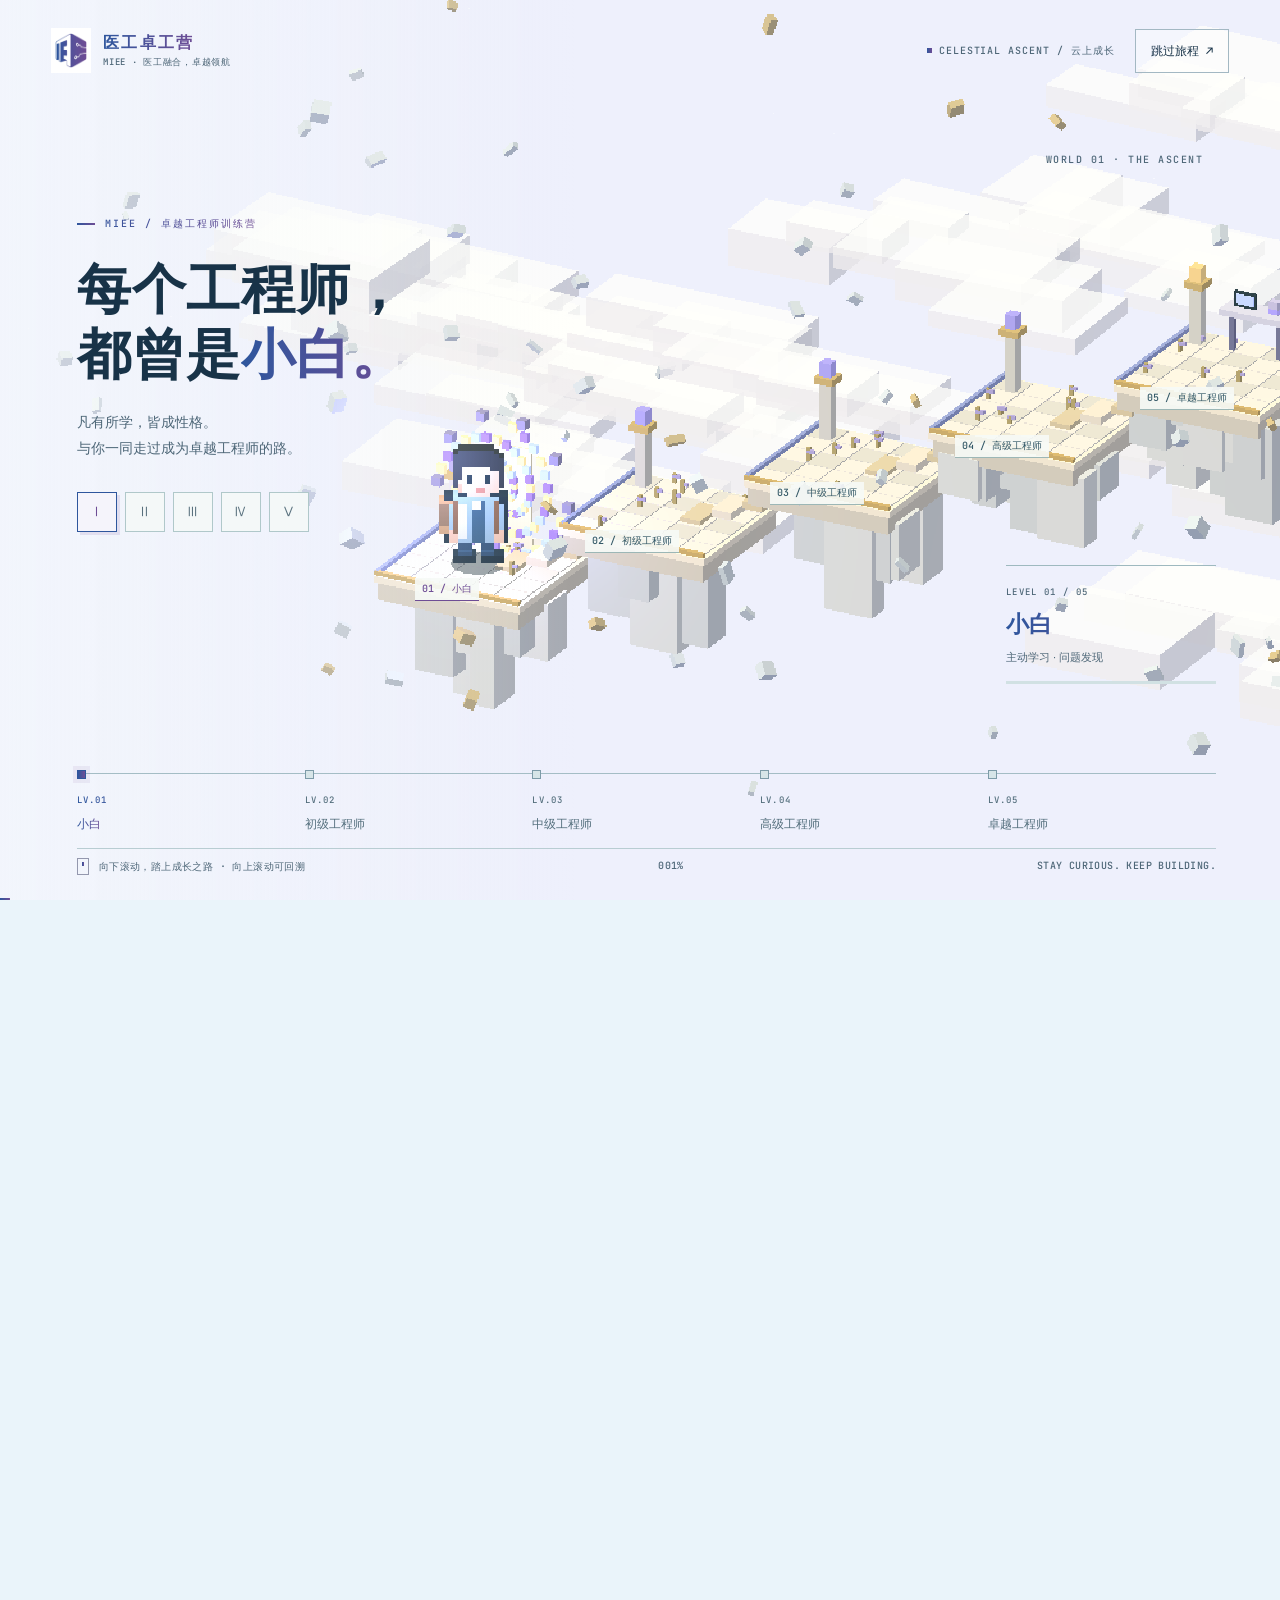
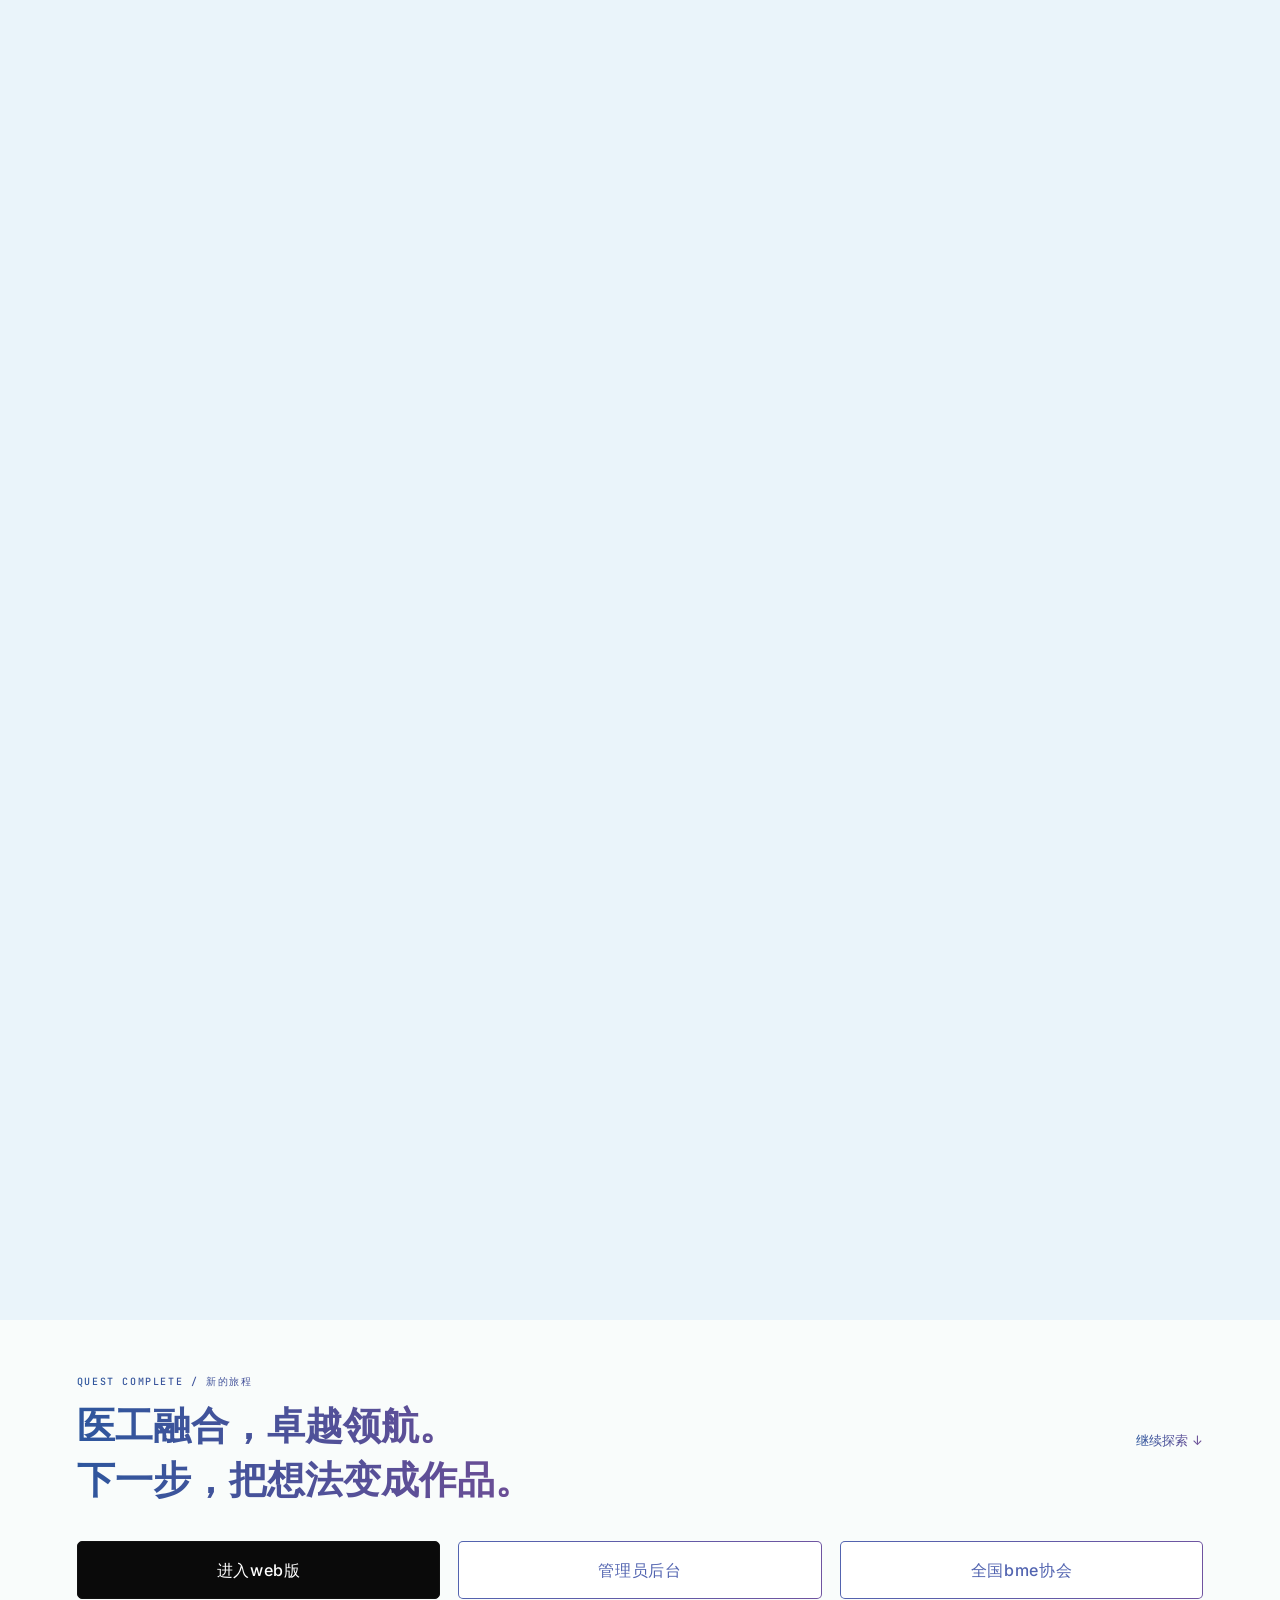
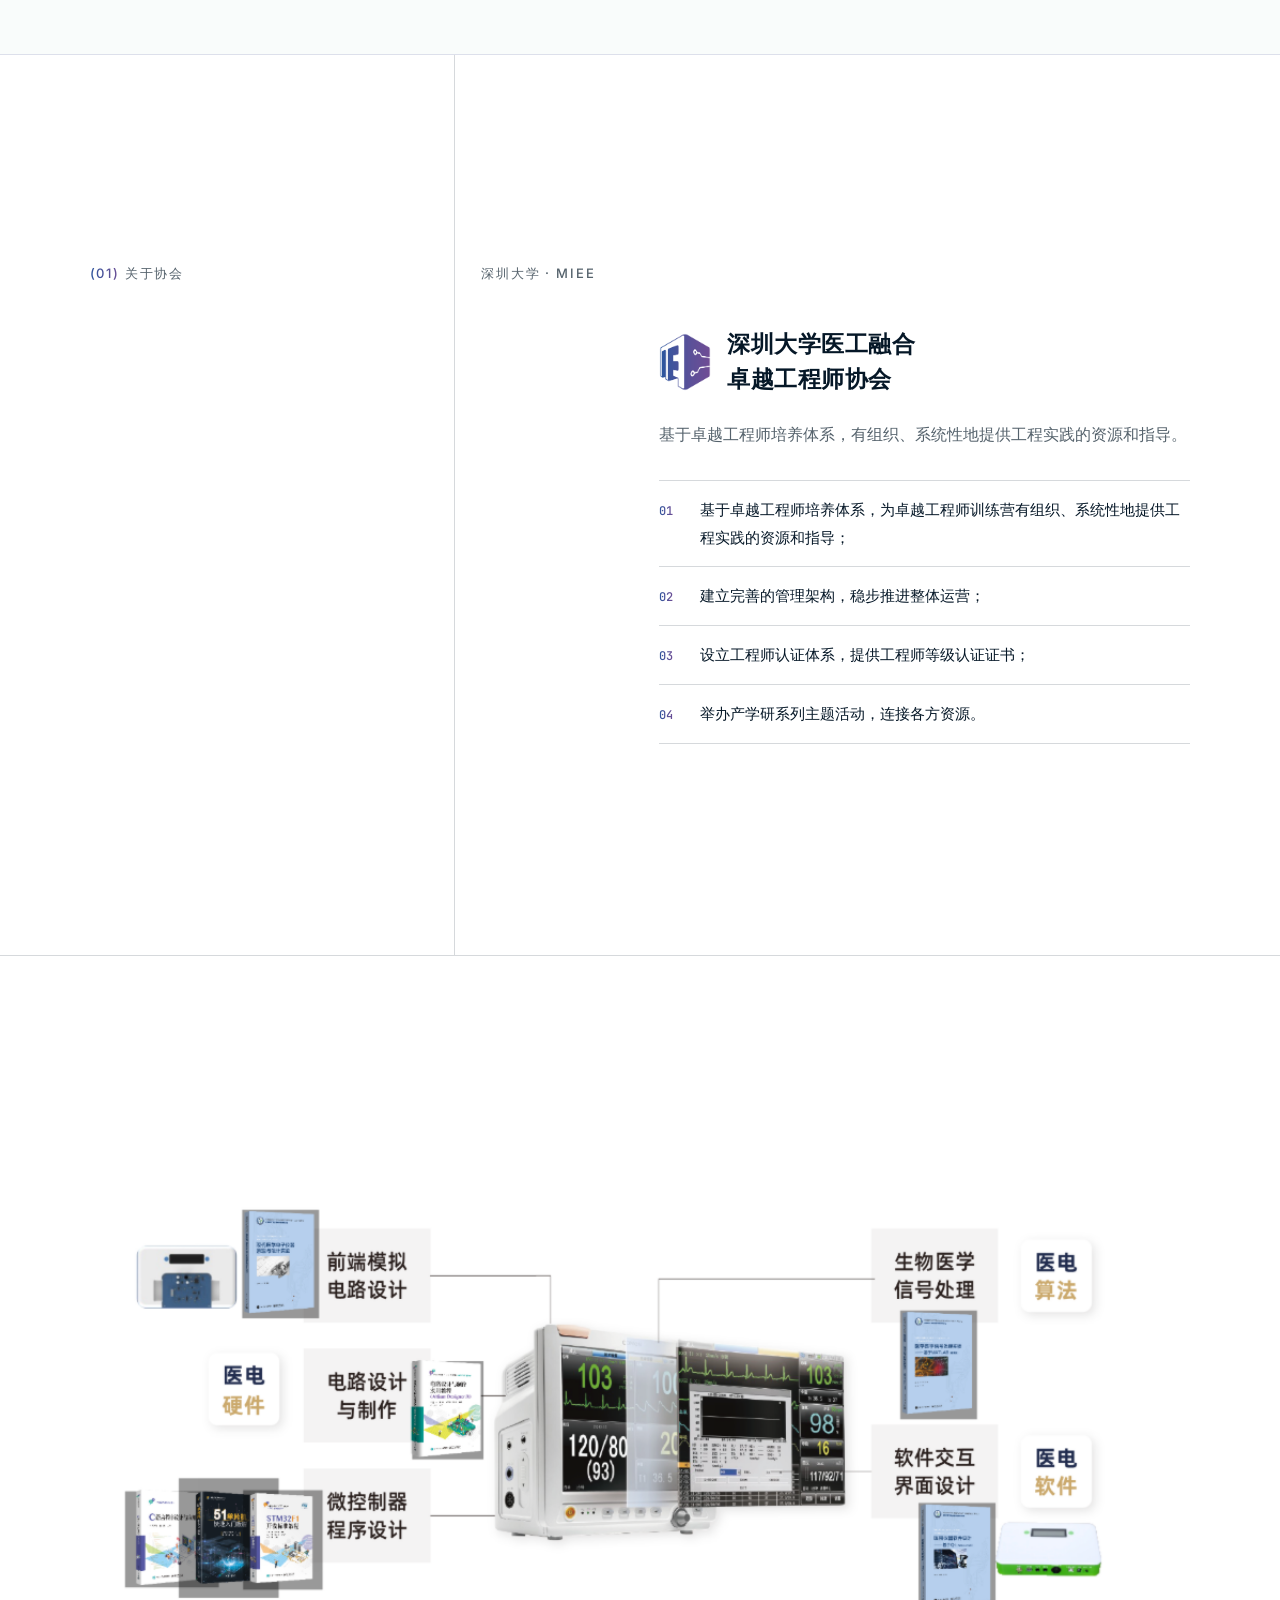
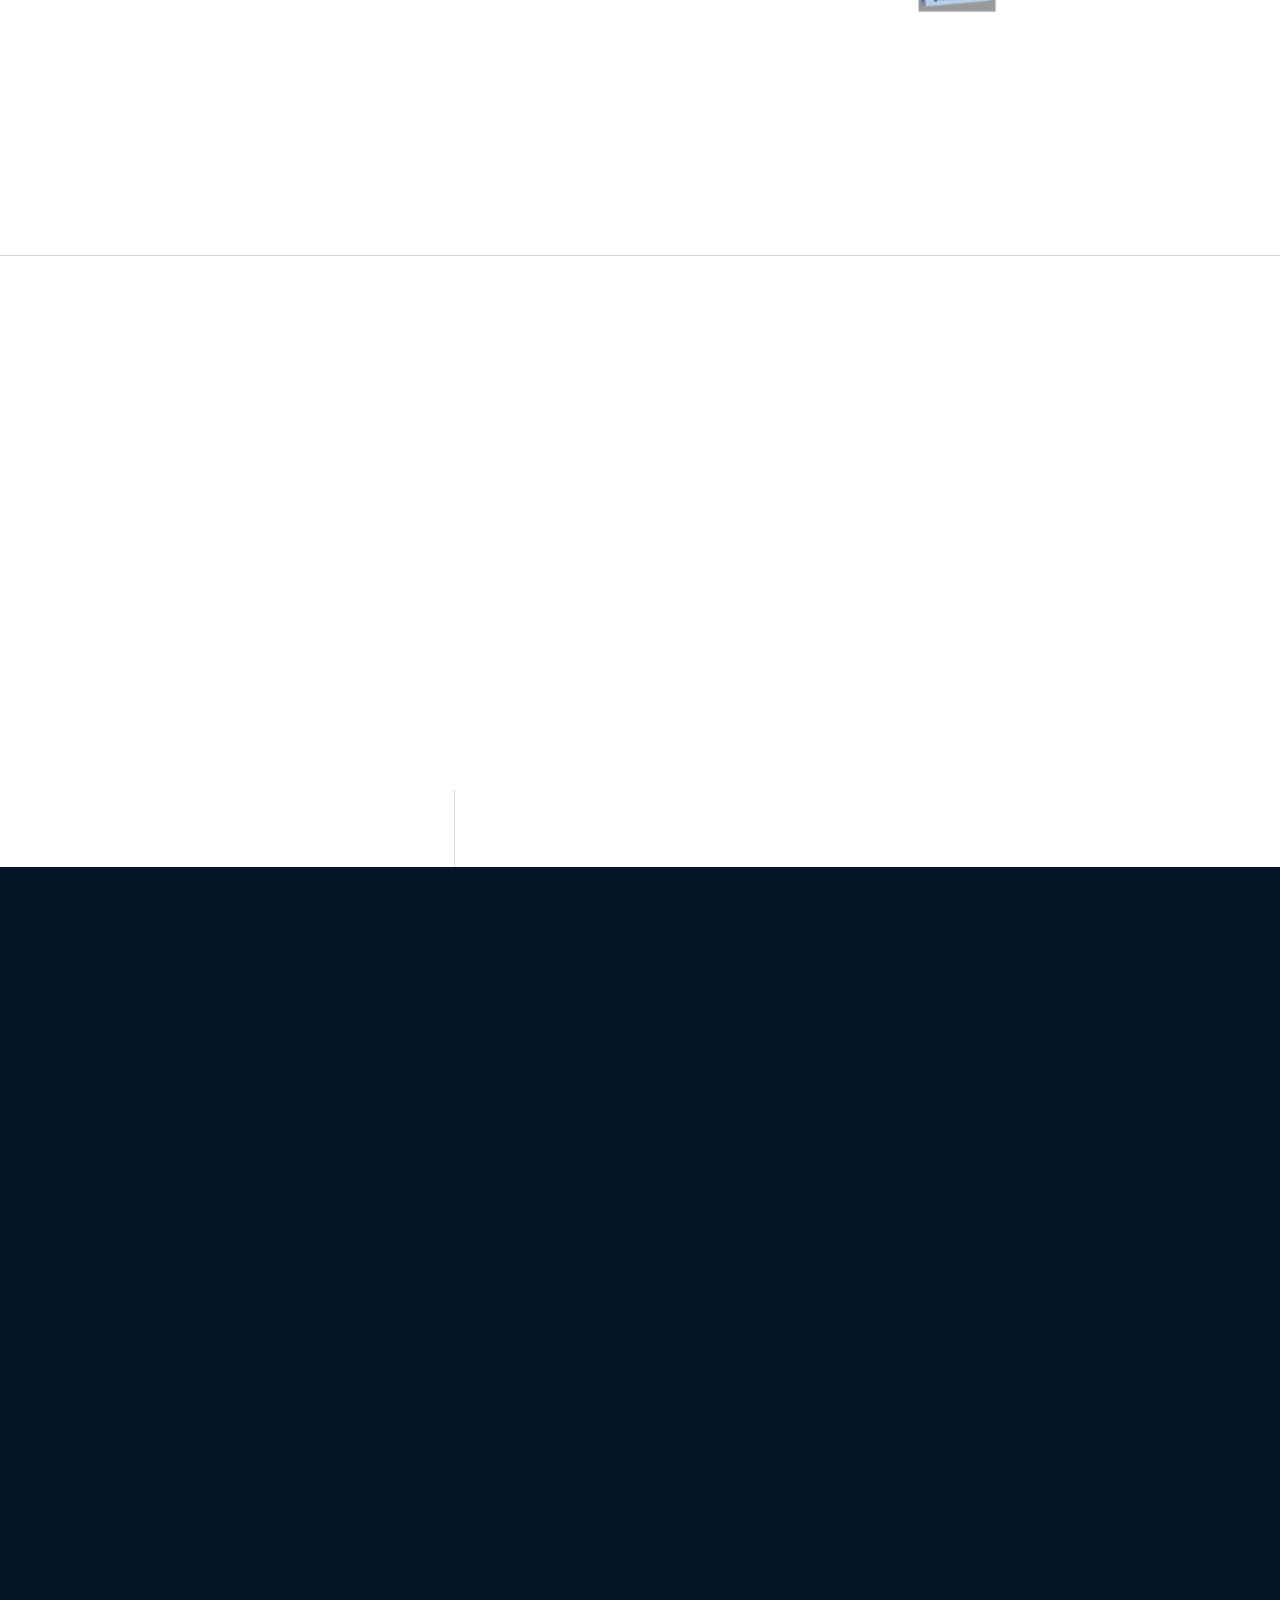
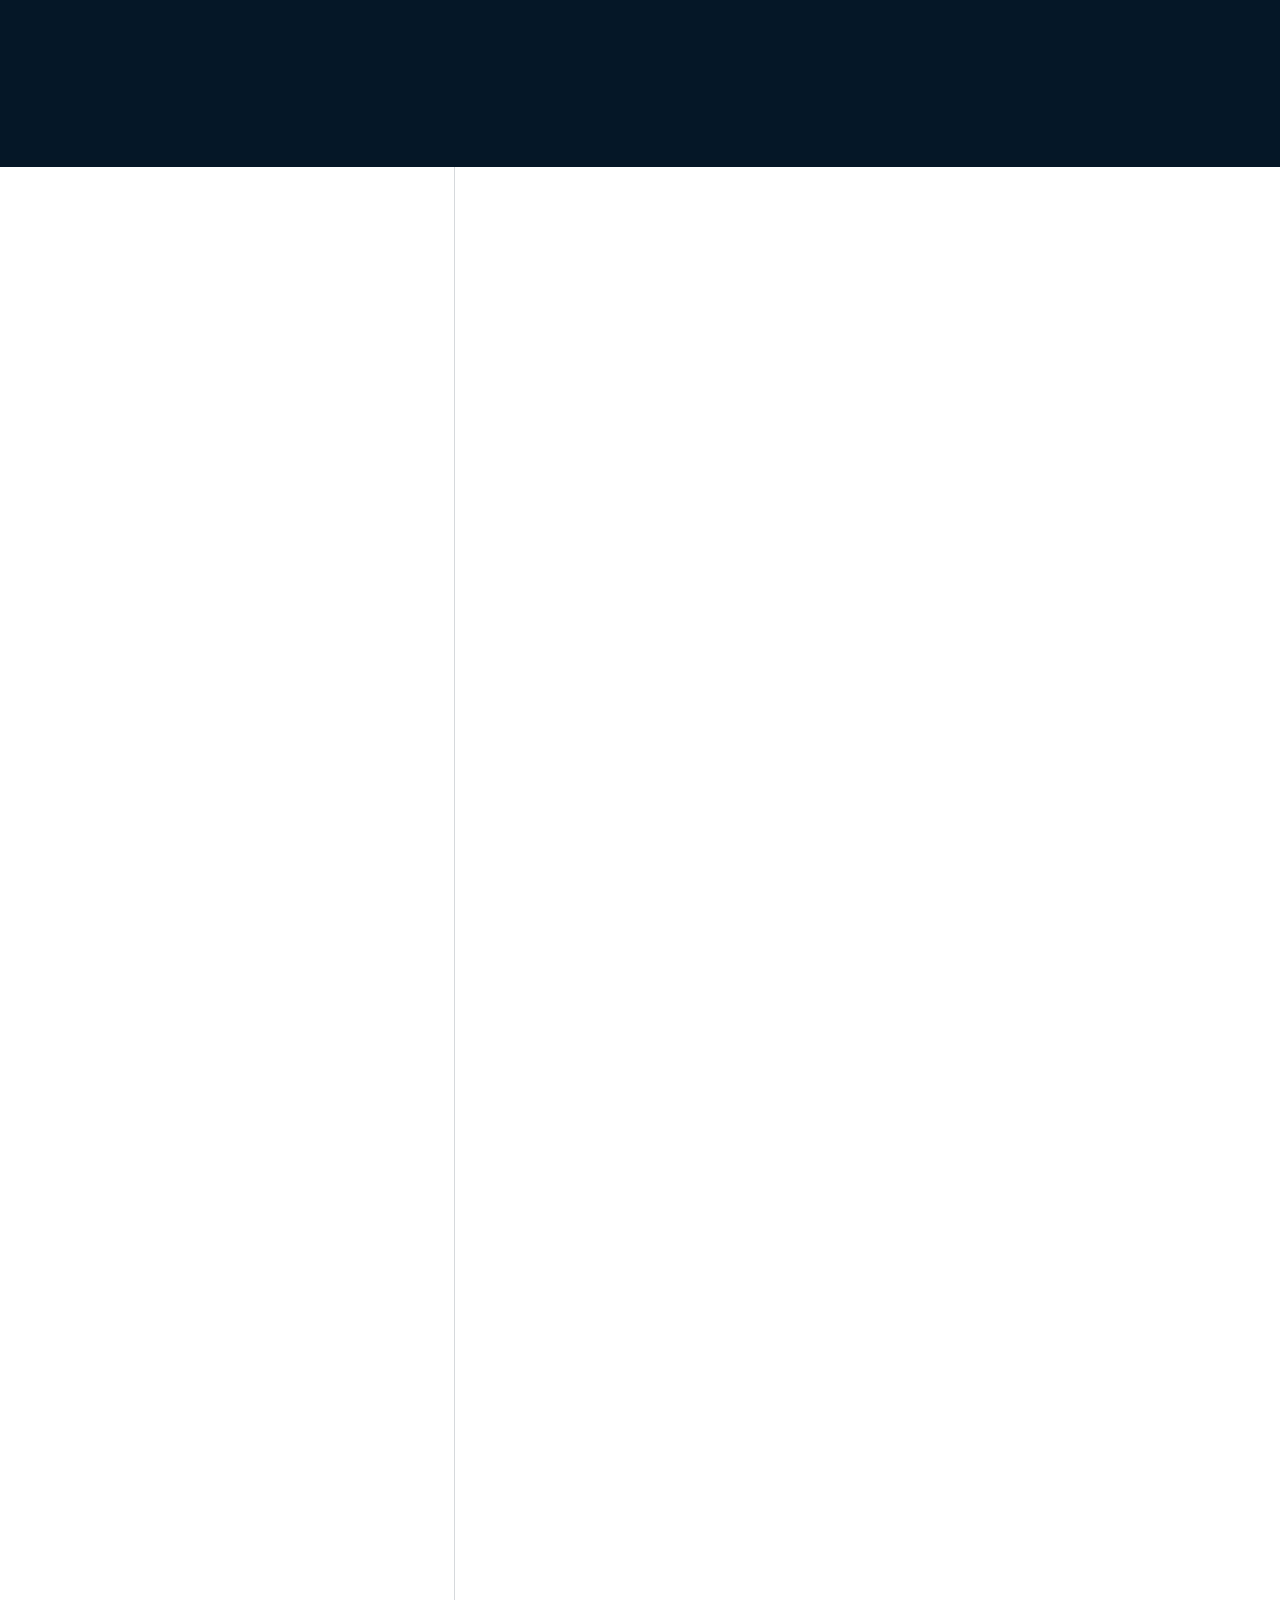
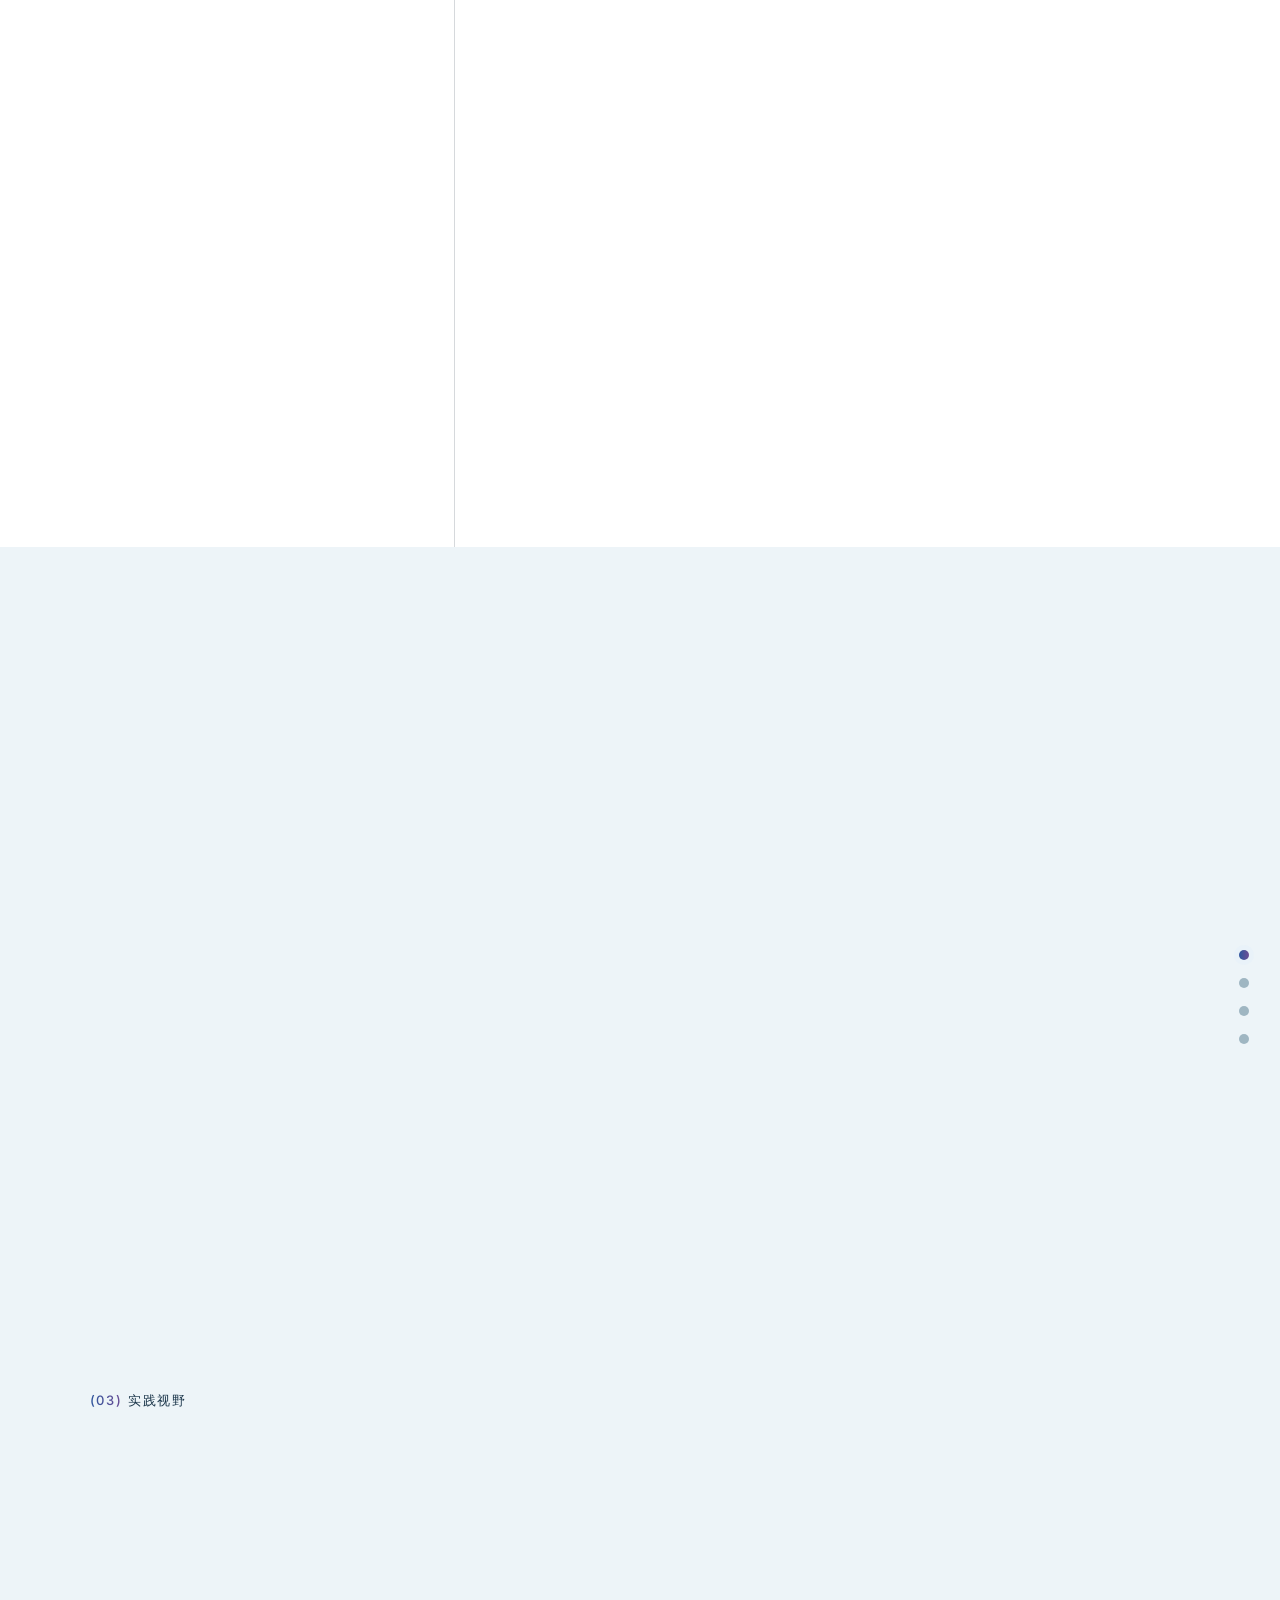
==== index.html @ cad30736 "替换项目为 miee-world 静态站（移除旧版全部内容）" ====
<!doctype html>
<html lang="zh-CN" data-geo="CN">
<head>
  <meta charset="utf-8">
  <meta name="viewport" content="width=device-width, initial-scale=1, viewport-fit=cover">
  <meta name="theme-color" content="#eaf4fa">
  
  <title>医工卓工营 · 工程师成长之路</title>
  <meta name="description" content="深圳大学医工融合卓越工程师协会，为工程实践提供资源与指导。了解医工卓工营、产品平台与五级工程师成长之路。">
  <meta property="og:type" content="website">
  <meta property="og:site_name" content="医工卓工营">
  <meta property="og:title" content="医工卓工营 · 医工融合，卓越领航">
  <meta property="og:description" content="深圳大学医工融合卓越工程师协会 · 工程实践课程与产品平台">
  <meta property="og:image" content="assets/miee/hero.png">
  <link rel="icon" type="image/png" href="assets/miee/club-logo.png">
  <link rel="stylesheet" href="style.css">
  <link rel="stylesheet" href="os.css">
  <link rel="stylesheet" href="about.css">
  <script type="importmap">
    { "imports": {
      "three": "/vendor/three/build/three.module.js",
      "three/addons/": "/vendor/three/examples/jsm/"
    } }
  </script>
<link rel="stylesheet" href="assets/fonts/jetbrains-mono.css">
<meta http-equiv="Content-Security-Policy" content="default-src 'self' data: blob:; script-src 'self' 'unsafe-inline' 'wasm-unsafe-eval'; style-src 'self' 'unsafe-inline'; img-src 'self' data: blob:; connect-src 'self' data: blob:; frame-src 'none'; object-src 'none'">
<link rel="stylesheet" href="pixel-hero.css?v=celestial-1">
<link rel="stylesheet" href="miee.css?v=1">
<link rel="stylesheet" href="miee-brand.css?v=logo-1">
<link rel="stylesheet" href="learning-path.css?v=vertical-center-7">
<link rel="stylesheet" href="text-legibility-fixes.css?v=1">
<link rel="stylesheet" href="about-layout.css?v=about-2">
<link rel="stylesheet" href="entrance.css?v=entrance-1">
</head>
<body class="ready entered">
  <!-- one SVG icon set for the whole site (text arrows turn into emoji on phones) -->
  <svg width="0" height="0" style="position:absolute" aria-hidden="true">
    <symbol id="i-ne" viewBox="0 0 24 24"><path d="M7 17 17 7M8 7h9v9"/></symbol>
    <symbol id="i-right" viewBox="0 0 24 24"><path d="M4 12h15M13 6l6 6-6 6"/></symbol>
    <symbol id="i-down" viewBox="0 0 24 24"><path d="M12 4v15M6 13l6 6 6-6"/></symbol>
    <symbol id="i-redo" viewBox="0 0 24 24"><path d="M19 12a7 7 0 1 1-2.05-4.95M19 4v5h-5"/></symbol>
  </svg>

<section class="quest" id="quest" aria-label="学生到卓越工程师的像素成长之路">
 <div class="quest-stage">
  <canvas class="quest-canvas" id="quest-canvas" aria-label="像素学生沿五级云端石阶成长为商务装卓越工程师，滚动页面推进动画"></canvas>
  <nav class="quest-nav" aria-label="首屏导航">
   <a class="quest-brand" href="#quest"><img class="quest-logo" src="assets/miee/club-logo.png" width="40" height="45" alt="深圳大学医工融合卓越工程师协会 Logo"><span><b>医工卓工营</b><small>MIEE · 医工融合，卓越领航</small></span></a>
   <div class="quest-actions"><span class="quest-offline">CELESTIAL ASCENT / 云上成长</span><button class="quest-skip" id="quest-skip" type="button">跳过旅程 ↗</button></div>
  </nav>
  <div class="quest-copy">
   <p class="quest-eyebrow">MIEE / 卓越工程师训练营</p>
   <h1 id="quest-title">每个工程师，<br>都曾是<em>小白。</em></h1>
   <p class="quest-desc" id="quest-desc">凡有所学，皆成性格。<br>与你一同走过成为卓越工程师的路。</p>
   <div class="quest-inventory" aria-label="五级成长装备"><span class="quest-slot on">Ⅰ</span><span class="quest-slot">Ⅱ</span><span class="quest-slot">Ⅲ</span><span class="quest-slot">Ⅳ</span><span class="quest-slot">Ⅴ</span></div>
  </div>
  <span class="quest-worldlabel">WORLD 01 · THE ASCENT</span>
  <div class="quest-stats" aria-live="polite"><small id="quest-level">LEVEL 01 / 05</small><strong id="quest-rank">小白</strong><p id="quest-equipment">主动学习 · 问题发现</p><div class="quest-exp"><span id="quest-xp"></span></div></div>
  <div class="quest-footer">
   <nav class="quest-timeline" aria-label="成长阶段"><button class="quest-stop active" type="button" aria-label="前往小白"><span>LV.01</span><b>小白</b></button><button class="quest-stop " type="button" aria-label="前往初级工程师"><span>LV.02</span><b>初级工程师</b></button><button class="quest-stop " type="button" aria-label="前往中级工程师"><span>LV.03</span><b>中级工程师</b></button><button class="quest-stop " type="button" aria-label="前往高级工程师"><span>LV.04</span><b>高级工程师</b></button><button class="quest-stop " type="button" aria-label="前往卓越工程师"><span>LV.05</span><b>卓越工程师</b></button></nav>
   <div class="quest-bottom"><span class="quest-wheel"><i aria-hidden="true"></i> 向下滚动，踏上成长之路 · 向上滚动可回溯</span><span id="quest-progress">000%</span><span>STAY CURIOUS. KEEP BUILDING.</span></div>
  </div>
  <p class="quest-fallback" hidden>当前浏览器无法创建 3D 场景。可点击「跳过旅程」继续浏览下方内容。</p>
  <div class="quest-scroll-exit"></div>
 </div>
</section>
<section class="quest-bridge" id="quest-bridge"><div><p>QUEST COMPLETE / 新的旅程</p><h2>医工融合，卓越领航。<br>下一步，把想法变成作品。</h2></div><a href="#about">继续探索 ↓</a>
  <div class="entrance-row" role="group" aria-label="平台入口">
    <button class="entrance-button entrance-web" type="button"><span>进入web版</span></button>
    <button class="entrance-button" type="button"><span>管理员后台</span></button>
    <button class="entrance-button" type="button"><span>全国bme协会</span></button>
  </div>
</section>
<main class="content" id="content">
<section class="sw sw-about" id="about" aria-labelledby="about-title">
<div class="sw-hero"><div class="sw-hero-in">
<header class="sw-head sw-grid"><p class="sw-label"><span>(01)</span> 关于协会</p><p class="sw-label sw-r">深圳大学 · MIEE</p></header>
<div class="about-editorial">
<h2 class="sw-big" id="about-title" data-split data-early><span class="ln">医工融合，</span><span class="ln">卓越领航。</span></h2>
<div class="about-details">
<div class="about-identity"><img src="assets/miee/club-logo.png?v=about-2" alt="深圳大学医工融合卓越工程师协会标志" width="2230" height="2481"><h3><span>深圳大学医工融合</span><span>卓越工程师协会</span></h3></div>
<p class="about-summary">基于卓越工程师培养体系，有组织、系统性地提供工程实践的资源和指导。</p>
<div class="miee-missions"><p><span>01</span>基于卓越工程师培养体系，为卓越工程师训练营有组织、系统性地提供工程实践的资源和指导；</p><p><span>02</span>建立完善的管理架构，稳步推进整体运营；</p><p><span>03</span>设立工程师认证体系，提供工程师等级认证证书；</p><p><span>04</span>举办产学研系列主题活动，连接各方资源。</p></div>
</div></div></div></div>
<figure class="about-illustration" aria-label="医工融合工程实践全景"><img src="assets/miee/about-illustration.png?v=about-2" alt="医工融合工程实践：电路设计、微控制器程序设计、生物医学信号处理及软件交互界面设计" width="1029" height="506" loading="lazy"></figure>
<div class="sw-rest">
<p class="sw-quote sw-grid" data-split><span class="ln c1">凡有所学，</span><span class="ln c5">皆成性格。</span><span class="ln c2">与你一同</span><span class="ln c5">走过成长之路。</span></p></div>
</section>
<section class="sw-numbers learning-path" id="numbers" aria-labelledby="nums-title"><div class="nums-stage" data-mesh data-brand-mesh><div class="nums-track"><div class="nums-intro"><p class="sw-label"><span>(02)</span> 学习路径</p><h2 class="nums-title" id="nums-title">医工融合<br>十五年探索</h2></div><button class="num path-toggle" type="button" id="path-year-2011" aria-expanded="false" aria-controls="path-panel-2011"><span class="num-i">01</span><b class="path-year">2011</b><span class="num-l">卓越工程师培养<span class="path-version">1.0</span></span></button><button class="num path-toggle" type="button" id="path-year-2022" aria-expanded="false" aria-controls="path-panel-2022"><span class="num-i">02</span><b class="path-year">2022</b><span class="num-l">卓越工程师培养<span class="path-version">2.0</span></span></button><button class="num path-toggle" type="button" id="path-year-2026" aria-expanded="false" aria-controls="path-panel-2026"><span class="num-i">03</span><b class="path-year">2026</b><span class="num-l">卓越工程师培养<span class="path-version">3.0</span></span></button><button class="num path-toggle" type="button" id="path-year-2030" aria-expanded="false" aria-controls="path-panel-2030"><span class="num-i">04</span><b class="path-year">2030</b><span class="num-l">卓越工程师培养<span class="path-version">4.0</span></span></button></div><div class="nums-fade" aria-hidden="true"></div><div class="path-panels"><div class="path-panel" id="path-panel-2011" role="region" aria-labelledby="path-year-2011" aria-hidden="true" inert><div class="path-clip"><div class="path-body"><p><strong>人才培养目标：研发工程师</strong></p><p>知识获取 → 能力培养</p><p>理论 → 实践</p></div></div></div><div class="path-panel" id="path-panel-2022" role="region" aria-labelledby="path-year-2022" aria-hidden="true" inert><div class="path-clip"><div class="path-body"><p><strong>人才培养目标：产品经理 / 研发总监</strong></p><p>工程实践的延伸 · 场景应用</p><p>准产品 → 常规产品</p><ul><li>黄疸仪、盆底康复、脑疗仪、肺功能仪、掌式血氧仪</li><li>动态血压计、动态心电记录仪、呼吸机、腹膜透析机</li></ul></div></div></div><div class="path-panel" id="path-panel-2026" role="region" aria-labelledby="path-year-2026" aria-hidden="true" inert><div class="path-clip"><div class="path-body"><p><strong>人才培养目标：创业者 / 企业家</strong></p><p>解决临床及市场痛点的延伸 · 创新挑战</p><p>创新类产品</p><ul><li>灵动动物医疗、梦马创新、蓝知医疗、肛刚好二期</li><li>Nor-AIJism、颌悦、呼呼小将</li><li>Coolsense、肛刚好一期、脊自由</li></ul></div></div></div><div class="path-panel" id="path-panel-2030" role="region" aria-labelledby="path-year-2030" aria-hidden="true" inert><div class="path-clip"><div class="path-body"><p>素材 PPT 将 2030 标为时间轴终点，对应 2026—2030 年的卓越工程师培养 3.0：创新应用场景、创新挑战与创新类产品。</p><p>原稿未列出 2030 年独立的新阶段或新增课程。</p></div></div></div></div></div></section>
<section class="works" id="work" aria-labelledby="work-title"><div class="works-stage"><canvas class="works-gl" aria-hidden="true"></canvas><p class="sw-label works-note"><span>(03)</span> 实践视野</p><div class="works-copy"><h2 class="works-title" id="work-title">40+课程教材</h2><p class="works-sub">电路设计 · C语言 · 单片机</p><a class="btn works-btn" href="https://space.bilibili.com/644323919?spm_id_from=333.788.upinfo.head.click" target="_blank" rel="noopener noreferrer">观看视频 ↗</a></div><nav class="works-dots" aria-label="实践方向"><button type="button" class="on" aria-label="40+课程教材"></button><button type="button" aria-label="10+开发系统平台"></button><button type="button" aria-label="丰富多彩的活动"></button><button type="button" aria-label="存放每一瞬间"></button></nav></div></section>
<footer class="sw sw-foot" id="contact" aria-label="医工卓工营 · 一同成长"><div class="sw-formwrap" data-reveal><div class="sw-formcard miee-join" data-mesh><p class="f-sub">MIEE · 医工卓工营</p><h3>与你一同走过<br>成为卓越工程师的路。</h3><p>课程学习、工程实践、等级认证与产学研活动，连接成长的每一步。</p><a class="btn btn-ink" href="#about">了解协会 ↗</a><p class="miee-local-note">本地展示版 · 账号登录与报名服务未接入。</p></div></div><div class="sw-end sw-grid"><p class="sw-label">医工卓工营 · 深圳大学医工融合卓越工程师协会</p><button class="sw-replay" id="replay" type="button">重走成长之路 ↻</button></div><p class="sw-word" aria-hidden="true">医工卓工营</p></footer></main>
<script>window.L=(a,b)=>a;if(matchMedia('(prefers-reduced-motion: reduce)').matches)document.documentElement.classList.add('reduce-motion');</script>
<script type="module" src="pixel-hero.js?v=celestial-flow-3"></script><script type="module" src="works.js?v=chapters-2"></script><script type="module" src="mesh.js"></script><script type="module" src="content.js?v=inline-resize-6"></script><script src="learning-path.js?v=vertical-center-7"></script></body></html>
---- style.css ----
:root {
  --figma-light-blue: radial-gradient(76.42% 95.44% at 0% 100%, #ffffff 0%, #d0e8ff 100%);
  --ink: #140d34;
  --night: #1a1640;
  --paper: #fff4e8;
  --violet: #6a5aa6;
  --blue: #405dff;
  --cyan: #18c8ff;
  --magenta: #ff2f8e;
  --mono: "JetBrains Mono", "Cascadia Code", Consolas, monospace;
}
* { box-sizing: border-box; }
html { background: var(--night); }
body { margin: 0; color: var(--paper); font-family: var(--mono); overflow-x: hidden; }

#scene { position: fixed; inset: 0; width: 100vw; height: 100vh; height: 100lvh; display: block; z-index: 0; }
.track { position: relative; z-index: 1; pointer-events: none; }
.chapter { height: 140vh; }
.chapter[data-chapter="screen"] { height: 60vh; }
.chapter[data-chapter="hold"] { height: 40vh; }
.chapter[data-chapter="modern"] { height: 220vh; }
.chapter[data-chapter="tech"] { height: 80vh; }
.chapter[data-chapter="push"] { height: 70vh; }
.chapter[data-chapter="os"] { height: 100vh; }
.chapter[data-chapter="dialogs"] { height: 90vh; }
.chapter[data-chapter="exit"] { height: 70vh; }
/* vh timeline: screen 0–60, room –200, hold –240, modern –460, tech –540, push –610, os –710, dialogs –800, exit –870, end */
.chapter.end .outro { display: grid; justify-items: center; gap: 26px; pointer-events: auto; }
.replay { font: 400 20px/1 "Inter", "Segoe UI", sans-serif; color: #fff; background: #0a8cff; border: 0; border-radius: 60px; padding: 18px 30px; cursor: pointer;
  box-shadow: 0 0 0 6px rgba(255, 255, 255, .14); opacity: 0; transition: opacity .6s; }
body.at-end .replay { opacity: 1; }
.chapter.end { height: 50vh; }   /* the story ends at 830vh on the wide shot with the page peeking 10% from below (content starts at 920vh) */
.chapter.end p { font: 850 clamp(40px, 5vw, 84px)/.9 "Coolvetica HC", "Arial Narrow", sans-serif; text-transform: uppercase; text-align: center; margin: 0;
  text-shadow: 0 2px 24px rgba(10, 6, 40, .6); opacity: 0; transition: opacity .6s; }
.chapter.end p span { display: block; margin-top: 14px; font: 400 16px/1.3 "Inter", sans-serif; letter-spacing: .04em; text-transform: none; text-shadow: none; opacity: .7; }
body.at-end .chapter.end p { opacity: 1; }

/* ---------- monitor glass content ---------- */
.screen { position: fixed; left: 0; top: 0; width: 800px; height: 600px; transform-origin: 0 0; z-index: 2;
  pointer-events: none; color: #e9e4ff; visibility: hidden; text-shadow: 0 0 14px rgba(140, 160, 255, .55), 0 0 2px rgba(200, 210, 255, .6); }
.screen-inner { position: absolute; inset: 0; padding: 56px 64px; display: flex; flex-direction: column; justify-content: center;
  background: radial-gradient(120% 90% at 50% 45%, rgba(64,93,255,.10), transparent 70%); }
.screen-logo { width: 150px; height: auto; image-rendering: pixelated; margin-bottom: 18px; }
.prompt { margin: 0 0 18px; font-size: 18px; opacity: .75; }
.screen-title { font: 800 52px/1.12 var(--mono); margin: 0; letter-spacing: -.02em; }
.screen-title em { font-style: normal; color: #a9b4ff; }
.caret { animation: blink 1s steps(1) infinite; color: #a9b4ff; }
.screen-sub { margin: 26px 0 0; font-size: 14px; letter-spacing: .12em; opacity: .5; }
.screen::after { content: ""; position: absolute; inset: 0; pointer-events: none;
  background: repeating-linear-gradient(to bottom, rgba(0,0,0,.18) 0 2px, transparent 2px 4px); mix-blend-mode: multiply; }
@keyframes blink { 50% { opacity: 0; } }

/* ---------- wall headline ---------- */
/* wall headlines: real text, positioned by html-text.js; font sizes come from the 3D wall (--big / --lead) */
.wall-copy { position: fixed; left: 0; top: 0; z-index: 1; margin: 0; text-align: center; white-space: nowrap; visibility: hidden;
  pointer-events: none; will-change: transform; transform: translate(-50%, -50%); }
.wall-copy.live { pointer-events: auto; }
.wall-copy .lead, .wall-copy .big { background: var(--figma-light-blue); -webkit-background-clip: text; background-clip: text; color: transparent;
  -webkit-font-smoothing: antialiased; user-select: text; cursor: text; }
.wall-copy .lead { font: 400 var(--lead, 30px)/1.2 "Inter", "Segoe UI", sans-serif; text-transform: uppercase; }
.wall-copy .big { font: 850 var(--big, 140px)/.86 "Coolvetica HC", "Arial Narrow", sans-serif; text-transform: uppercase; padding-top: .06em; }
.wall-copy > span { display: block; overflow: hidden; padding: 0 .12em .14em; }
.wall-copy > span:first-child { margin-bottom: -.1em; }
.wall-copy ::selection { background: #0a8cff; color: #fff; -webkit-text-fill-color: #fff; }
.wall-copy > span > span { display: block; transform: translateY(var(--rise, 110%)); will-change: transform; }

/* ---------- chrome ---------- */
.top { position: fixed; z-index: 8; top: 0; left: 0; right: 0; display: flex; align-items: center; gap: 14px; padding: 20px 28px; pointer-events: none; }
.brand { pointer-events: auto; display: block; width: 64px; }
.brand img { width: 100%; height: auto; display: block; }
.who { display: flex; flex-direction: column; font-size: 13px; line-height: 1.35; }
@media (max-width: 380px) { .who { font-size: 12px; } }
.who span { opacity: .72; }
.hint { position: fixed; z-index: 3; white-space: nowrap; left: 50%; bottom: 22px; transform: translateX(-50%); margin: 0; font-size: 13px; letter-spacing: .06em;
  padding: 10px 18px; border-radius: 99px; background: rgba(20,13,52,.55); backdrop-filter: blur(6px); transition: opacity .4s; }
body.scrolled .hint { opacity: 0; }

/* ---------- loader (Figma frame 2085661738): navy, soft glow that follows the cursor, huge Coolvetica percentage bottom-left */
.loader { position: fixed; inset: 0; z-index: 10; background: #051727; overflow: hidden; transition: opacity .7s ease, visibility .7s;
  --gx: 50%; --gy: 50%; }
.loader-glow { position: absolute; inset: 0; pointer-events: none;
  background: radial-gradient(circle 30vw at var(--gx) var(--gy), rgba(208, 232, 255, .085), rgba(208, 232, 255, .03) 45%, transparent 70%); }
.loader-top { position: absolute; left: 2.5vw; right: 2.5vw; top: 2.6vw; display: flex; justify-content: space-between;
  font: 400 clamp(14px, 1.05vw, 20px)/1 "Inter", "Segoe UI", sans-serif; color: #e9f3ff; }
.loader-count { position: absolute; left: .4vw; bottom: -.11em; margin: 0; white-space: nowrap;
  font: 850 clamp(240px, 38vw, 740px)/.86 "Coolvetica HC", "Arial Narrow", sans-serif; letter-spacing: -.01em;
  background: radial-gradient(76.42% 95.44% at 0% 100%, #ffffff 0%, #d0e8ff 100%); -webkit-background-clip: text; background-clip: text; color: transparent; }
.loader-count b { font-weight: inherit; font-variant-numeric: tabular-nums; }
body.ready .loader { opacity: 0; visibility: hidden; }
/* until the old PC is plugged in (main.js startConnect): no scrolling, no "scroll" hint, no browser touch gestures */
body.ready:not(.entered) { overflow: hidden; touch-action: none; }
body:not(.entered) .hint { opacity: 0 !important; }

@media (max-width: 700px) {
  .top { padding: 14px 16px; }
  .brand { width: 52px; }
  .hint { bottom: 16px; font-size: 12px; }
}
.reduce-motion .caret { animation: none; }


/* design stills */
[data-clean] .wall-copy, [data-clean] .top, [data-clean] .hint, [data-clean] .skip, [data-clean] .chapter.end p { display: none !important; }
[data-clean="all"] .screen { display: none !important; }

/* 3D pixel cursor (desktop) */
.has-3d-cursor, .has-3d-cursor * { cursor: none !important; }
.cursor-3d { position: fixed; left: 0; top: 0; width: 128px; height: 128px; z-index: 1000; pointer-events: none; opacity: 0; transition: opacity .2s; will-change: transform; }

@font-face { font-family: "Coolvetica HC"; src: url(assets/fonts/coolvetica-heavy-compressed.otf) format("opentype"); font-weight: 850; font-display: block; }
/* Inter (SIL Open Font License, assets/fonts/inter/OFL.txt) — the open replacement for SF Pro in all small text */
@font-face { font-family: "Inter"; src: url(assets/fonts/inter/inter-latin-wght-normal.woff2) format("woff2"); font-weight: 100 900; font-display: block; unicode-range: U+0000-00FF,U+0131,U+0152-0153,U+02BB-02BC,U+02C6,U+02DA,U+02DC,U+0304,U+0308,U+0329,U+2000-206F,U+20AC,U+2122,U+2191,U+2193,U+2212,U+2215,U+FEFF,U+FFFD; }
@font-face { font-family: "Inter"; src: url(assets/fonts/inter/inter-latin-ext-wght-normal.woff2) format("woff2"); font-weight: 100 900; font-display: block; unicode-range: U+0100-02BA,U+02BD-02C5,U+02C7-02CC,U+02CE-02D7,U+02DD-02FF,U+0304,U+0308,U+0329,U+1D00-1DBF,U+1E00-1E9F,U+1EF2-1EFF,U+2020,U+20A0-20AB,U+20AD-20C0,U+2113,U+2C60-2C7F,U+A720-A7FF; }
@font-face { font-family: "Inter"; src: url(assets/fonts/inter/inter-cyrillic-wght-normal.woff2) format("woff2"); font-weight: 100 900; font-display: block; unicode-range: U+0301,U+0400-045F,U+0490-0491,U+04B0-04B1,U+2116; }
@font-face { font-family: "Inter"; src: url(assets/fonts/inter/inter-cyrillic-ext-wght-normal.woff2) format("woff2"); font-weight: 100 900; font-display: block; unicode-range: U+0460-052F,U+1C80-1C8A,U+20B4,U+2DE0-2DFF,U+A640-A69F,U+FE2E-FE2F; }

.sr-only { position: absolute; width: 1px; height: 1px; padding: 0; margin: -1px; overflow: hidden; clip: rect(0, 0, 0, 0); white-space: nowrap; border: 0; }

/* phones: the wall headlines use the same sizes as the page below (headline 23vw, text 18 px) and may wrap */
@media (max-width: 800px) {
  .wall-copy { white-space: normal; width: calc(100vw - 40px); }
  .wall-copy .big { font-size: 21vw !important; line-height: .86; white-space: nowrap; }   /* one line, clear of the computer */
  .wall-copy .lead { font-size: 18px !important; line-height: 1.3; }
}
/* viewport-fit=cover: the page runs under the phone's status bar and home bar — keep the chrome clear of them */
.top { padding-top: max(20px, env(safe-area-inset-top)); }
.hint { margin-bottom: env(safe-area-inset-bottom); }

/* music toggle in the header (music.js): four little bars dance while music plays, lie flat when it's off */
/* language switch (lang.js): shows the other language, same outline pill as the sound button */
.lng { pointer-events: auto; margin-left: auto; padding: 9px 12px; border: 1px solid currentColor; border-radius: 40px; background: none; color: inherit;
  font: 500 12px/1 var(--mono); letter-spacing: .08em; cursor: pointer; }
.lng:focus-visible { outline: 2px solid currentColor; outline-offset: 3px; }
.lng + .snd { margin-left: -6px; }                     /* 8 px between the two pills */
.snd { pointer-events: auto; margin-left: auto; display: inline-flex; align-items: center; gap: 10px; padding: 9px 14px; border: 1px solid currentColor;
  border-radius: 40px; background: none; color: inherit; font: 500 12px/1 var(--mono); letter-spacing: .08em; text-transform: uppercase; cursor: pointer; }
.snd-bars { display: inline-flex; align-items: flex-end; gap: 2px; height: 12px; }
.snd-bars i { width: 2px; height: 3px; background: currentColor; border-radius: 1px; transition: height .3s; }
.snd.on .snd-bars i { animation: snd-bar 1.1s ease-in-out infinite; }
.snd.on .snd-bars i:nth-child(2) { animation-delay: -.4s; } .snd.on .snd-bars i:nth-child(3) { animation-delay: -.8s; } .snd.on .snd-bars i:nth-child(4) { animation-delay: -.2s; }
@keyframes snd-bar { 0%, 100% { height: 3px; } 50% { height: 12px; } }
.snd:not(.on) .snd-t { text-decoration: line-through; text-decoration-thickness: 1px; }
.snd:focus-visible { outline: 2px solid currentColor; outline-offset: 3px; }
@media (max-width: 800px) { .snd { padding: 9px 12px; } }
/* narrow phones (≤ 380 px): the name stays on one line — the sound button keeps only its dancing bars */
.who b { white-space: nowrap; }
@media (max-width: 380px) { .snd-t { display: none; } .snd { padding: 9px 11px; } .top { gap: 12px; } }

/* "Skip the story" (main.js): same glass pill as the hint, bottom-right; only during the story, after the PC is plugged in.
   Phones: bottom centre, once the hint has gone (after the first scroll) */
.skip { position: fixed; z-index: 4; right: 28px; bottom: 22px; display: inline-flex; align-items: center; gap: 8px; margin: 0; padding: 10px 16px;
  border: 0; border-radius: 99px; background: rgba(20,13,52,.55); backdrop-filter: blur(6px); color: inherit; font: inherit; font-size: 13px;
  letter-spacing: .06em; cursor: pointer; transition: opacity .4s, background .25s; }
.skip:hover { background: rgba(31,82,246,.75); }
.skip:focus-visible { outline: 2px solid currentColor; outline-offset: 3px; }
body:not(.entered) .skip, body.past-story .skip { opacity: 0; pointer-events: none; }
@media (max-width: 800px) {
  .skip { right: auto; left: 50%; bottom: 16px; transform: translateX(-50%); font-size: 12px; margin-bottom: env(safe-area-inset-bottom); }
  body:not(.scrolled) .skip { opacity: 0; pointer-events: none; }
}
---- os.css ----
/* ---------- the modern monitor's desktop (S05–S07). Design box 1600×914 (the 0.70×0.40 m panel), scaled onto the 3D screen. */
.os { position: fixed; left: 0; top: 0; width: 1600px; height: 914px; transform-origin: 0 0; z-index: 2; overflow: hidden;
  opacity: 0; visibility: hidden; pointer-events: none; font-family: "Inter", "Segoe UI", sans-serif; color: #fff; border-radius: 6px; }
.os.on { visibility: visible; }
.os.live { pointer-events: auto; }
.os * { box-sizing: border-box; }

.os-inner { position: absolute; inset: 0; transition: transform .55s cubic-bezier(.2, 1.6, .4, 1), filter .4s; }
/* layers per OS cross-fade (0.8 s) while the same update window morphs on top */
.bg, .icons, .tbar { position: absolute; }
/* OS change: the new skin spreads from the update window in a widening circle, a light wave rides its edge */
@property --r { syntax: "<length>"; inherits: false; initial-value: 0px; }
.skin { position: absolute; inset: 0; visibility: hidden; }
.skin.cur, .skin.prev { visibility: visible; }
.skin.prev { z-index: 0; animation: skin-dim 1.5s ease forwards; }
.skin.cur { z-index: 1; }
.skin.cur.enter { --r: 0px; transform-origin: 50% 45%;
  -webkit-mask: radial-gradient(circle at 50% 45%, #000 calc(var(--r) - 70px), transparent var(--r));
          mask: radial-gradient(circle at 50% 45%, #000 calc(var(--r) - 70px), transparent var(--r));
  animation: skin-in 1.5s cubic-bezier(.6, 0, .35, 1) forwards; }
@keyframes skin-in { from { --r: 0px; transform: scale(1.06); } to { --r: 1080px; transform: scale(1); } }
@keyframes skin-dim { to { filter: brightness(.55) saturate(.7); } }
.os-wave { position: absolute; inset: 0; z-index: 1; pointer-events: none; opacity: 0; mix-blend-mode: screen; --r: 0px;
  background: radial-gradient(circle at 50% 45%, transparent calc(var(--r) - 140px), rgba(120, 190, 255, .25) calc(var(--r) - 70px),
    rgba(235, 246, 255, .85) calc(var(--r) - 12px), rgba(255, 255, 255, .95) calc(var(--r) - 4px), transparent var(--r)); }
.os-wave.go { animation: skin-in 1.5s cubic-bezier(.6, 0, .35, 1) forwards, wave-fade 1.5s ease forwards; transform: none; }
@keyframes wave-fade { 0% { opacity: 0; } 8% { opacity: 1; } 75% { opacity: 1; } 100% { opacity: 0; } }

.bg { inset: 0; }
.bg95 { background: #008080 url(assets/os/bg95.jpg) center / 100% 100% no-repeat; }
.bg7 { background: #0d6cf0 url(assets/os/bg7.jpg) center / 100% 100% no-repeat; }
.bg7 .aero { display: none; }
.aero { position: absolute; inset: 0; }
.aero::before { content: ""; position: absolute; inset: -20%; background: radial-gradient(ellipse 30% 22% at 82% 70%, #ffffffcc, transparent 70%), radial-gradient(ellipse 60% 40% at 90% 85%, #8ff4ff99, transparent 70%); filter: blur(10px); }
.aero::after { content: ""; position: absolute; inset: 0; background:
  radial-gradient(ellipse 120% 70% at 110% 120%, transparent 59.6%, #ffffffb0 60%, transparent 60.5%),
  radial-gradient(ellipse 110% 60% at 115% 125%, transparent 59.4%, #c9f6ff80 60%, transparent 60.6%),
  radial-gradient(ellipse 140% 90% at 120% 140%, transparent 59.7%, #ffffff70 60%, transparent 60.3%),
  radial-gradient(ellipse 160% 80% at -20% -30%, transparent 59.7%, #ffffffa0 60%, transparent 60.3%),
  radial-gradient(ellipse 150% 70% at -10% -40%, transparent 59.5%, #bfe9ff60 60%, transparent 60.5%); }
.bg11 { background: #0b1a33 url(assets/os/bg11.jpg) center / 100% 100% no-repeat; }
/* desktop icons and taskbars are part of the mockup plates now; only our logo replaces the OS logo on Start */
.icons, .tbar > :not(.logo) { display: none !important; }
.tbar { background: none !important; box-shadow: none !important; -webkit-backdrop-filter: none !important; backdrop-filter: none !important; }
.tbar .logo { position: absolute; display: grid; place-items: center; }
.tbar95 .logo { left: 12px; top: 8px; width: 48px; height: 54px; } .tbar95 .logo img { width: 40px; filter: invert(1); }
.tbar7 .logo { left: 11px; top: -10px; width: 82px; height: 82px; border-radius: 50%; background: radial-gradient(circle at 50% 30%, #c5e8ff, #3a8bdc 45%, #0f3c80 75%); box-shadow: 0 0 16px #6cc0ffaa, inset 0 -6px 10px #082a5a; } .tbar7 .logo img { width: 46px; }
.tbar11 .logo { left: 686px; top: 21px; width: 50px; height: 46px; } .tbar11 .logo img { width: 40px; }

.icons { left: 30px; top: 22px; display: grid; gap: 26px; }
.icons span { width: 150px; display: grid; justify-items: center; gap: 6px; font-size: 24px; line-height: 1.15; text-align: center; color: #fff; }
.icons svg { width: 80px; height: 80px; }
.icons95 span { font-family: Tahoma, "MS Sans Serif", sans-serif; } .icons95 svg { image-rendering: pixelated; }
.icons7 span { font-family: "Segoe UI", sans-serif; text-shadow: 0 1px 3px #000a, 0 0 10px #0006; }
.icons11 span { font-family: "Segoe UI", "Inter", sans-serif; text-shadow: 0 1px 4px #0008; }

.tbar { left: 0; right: 0; bottom: 0; height: 72px; display: flex; align-items: center; }
.tbar95 { background: #c0c0c0; box-shadow: inset 0 3px #fff; gap: 10px; padding: 0 8px; font: 28px Tahoma, sans-serif; color: #000; }
.start95, .task95 { height: 54px; display: flex; align-items: center; gap: 10px; padding: 0 18px; font-weight: 700; box-shadow: inset -3px -3px #000, inset 3px 3px #fff, inset -5px -5px #808080; }
.start95 img { height: 34px; filter: invert(1); }
.task95 { min-width: 260px; justify-content: center; font-weight: 400; }
.lbl95 { padding: 0 14px; font-size: 22px; color: #333; }
.clk95 { margin-left: auto; height: 54px; display: flex; align-items: center; padding: 0 20px; box-shadow: inset 3px 3px #808080, inset -3px -3px #fff; }
.tbar7 { background: linear-gradient(#36598ad9, #13284ae6); box-shadow: inset 0 1px #9cc8ff99, inset 0 2px #0006; gap: 14px; padding: 0 10px; font: 26px "Segoe UI", sans-serif; color: #fff; }
.orb7 { width: 64px; height: 64px; border-radius: 50%; display: grid; place-items: center;
  background: radial-gradient(circle at 50% 30%, #c5e8ff, #3a8bdc 45%, #0f3c80 75%); box-shadow: 0 0 16px #6cc0ffaa, inset 0 -6px 10px #082a5a; }
.orb7 img { height: 28px; }
.task7 { height: 58px; display: flex; align-items: center; gap: 12px; padding: 0 22px; border-radius: 6px; background: linear-gradient(#ffffff3a, #ffffff12); box-shadow: inset 0 0 0 1px #ffffff55; }
.task7 svg { width: 38px; height: 38px; }
.clk7 { margin-left: auto; height: 58px; display: flex; align-items: center; padding: 0 22px; border-left: 1px solid #ffffff30; }
.tbar11 { justify-content: center; background: #e9eef6e0; backdrop-filter: blur(18px); box-shadow: 0 -1px #ffffff90; }
.tb11 { display: flex; gap: 14px; }
.tb11 i { width: 58px; height: 58px; border-radius: 10px; display: grid; place-items: center; }
.tb11 i svg { width: 36px; height: 36px; } .tb11 .act { background: #ffffffaa; box-shadow: inset 0 -3px 0 -1px #1e78ff; }
.start11 img { height: 30px; filter: invert(.85) sepia(1) hue-rotate(185deg) saturate(6); }
.tray11 { position: absolute; right: 22px; display: flex; gap: 14px; align-items: center; font: 26px "Segoe UI", sans-serif; color: #1b2430; }
.tray11 i svg { width: 30px; height: 30px; display: block; } .tray11 b { font-weight: 400; margin-left: 12px; }

/* ---- the update window: one structure, three skins (transitions do the morph) */
.upd { position: absolute; left: 50%; top: 45%; width: 1300px; z-index: 2; transform: translate(-50%, -50%) scale(.8);   /* 20% smaller */
  opacity: 0; visibility: hidden; transition: opacity .5s, visibility .5s, border-radius .8s, background .8s, box-shadow .8s, padding .8s; }
.os.dlg-upd .upd { opacity: 1; visibility: visible; }
.upd, .upd * { transition-property: background, color, border-radius, box-shadow, border-color, opacity, height, font-size, padding, transform; transition-duration: 1s; transition-timing-function: cubic-bezier(.55, 0, .2, 1); }
.upd header { height: 66px; display: flex; align-items: center; justify-content: space-between; padding: 0 10px 0 22px; }
.upd header b { font-size: 36px; }
.upd .x { width: 56px; height: 44px; display: grid; place-items: center; font-size: 30px; font-weight: 700; }
.updbody { display: grid; grid-template-columns: 240px 1fr; gap: 50px; align-items: center; padding: 56px 64px 28px; }
.updicon { position: relative; width: 230px; height: 230px; }
.updicon i { position: absolute; inset: 0; } .updicon img { width: 100%; height: 100%; object-fit: contain; -webkit-mask: radial-gradient(closest-side, #000 82%, transparent); mask: radial-gradient(closest-side, #000 82%, transparent); }
.updt { margin: 0; font-size: 76px; font-weight: 700; letter-spacing: -.01em; }
.upds { margin: 14px 0 36px; font-size: 50px; }
.upds b { font-weight: inherit; }
.prog { position: relative; height: 72px; }
.seg, .bar7 { position: absolute; inset: 0; }
.seg { display: grid; grid-template-columns: repeat(24, 1fr); gap: 5px; padding: 8px; }
.seg i.on { background: var(--seg, #000080); }
.bar7 { overflow: hidden; } .bar7 u { display: block; height: 100%; width: 0; }
.updbtn { display: block; width: calc(100% - 96px); margin: 20px 48px 44px; height: 112px; border: 0; cursor: pointer; padding: 8px; font-size: 48px; letter-spacing: .03em; }
.updbtn span { display: flex; height: 100%; align-items: center; justify-content: center; }

/* skin 95 */
.os[data-screen="95"] .upd { background: #c0c0c0; padding: 6px; border-radius: 0; font-family: Tahoma, "MS Sans Serif", sans-serif; color: #000;
  box-shadow: inset -3px -3px #000, inset 3px 3px #dfdfdf, inset -6px -6px #808080, inset 6px 6px #fff, 0 20px 50px #0005; }
.os[data-screen="95"] .upd header { background: #000080; color: #fff; }
.os[data-screen="95"] .upd .x { background: #c0c0c0; color: #000; box-shadow: inset -3px -3px #000, inset 3px 3px #fff, inset -5px -5px #808080; }
.os[data-screen="95"] .v7 { opacity: 0; } .os[data-screen="95"] .updicon svg { image-rendering: pixelated; }
.os[data-screen="95"] .seg { background: #fff; box-shadow: inset 3px 3px #808080, inset -3px -3px #dfdfdf; }
.os[data-screen="95"] .bar7 { opacity: 0; }
.os[data-screen="95"] .updbtn { background: #c0c0c0; color: #000; font-family: Tahoma, sans-serif; font-weight: 700;
  box-shadow: inset -3px -3px #000, inset 3px 3px #fff, inset -6px -6px #808080, inset 6px 6px #dfdfdf; }
.os[data-screen="95"] .updbtn span { outline: 3px dotted #000; outline-offset: -10px; }
.os[data-screen="95"] .updbtn.down { box-shadow: inset 3px 3px #000, inset -3px -3px #fff, inset 6px 6px #808080; }
/* skin 7: aero glass frame, green segmented bar, light-blue glossy button */
.os[data-screen="7"] .upd { background: linear-gradient(#a9d2f5e6, #6aa3dfe6); padding: 8px; border-radius: 12px; font-family: "Segoe UI", sans-serif; color: #000;
  box-shadow: 0 0 0 1px #2d5f99, inset 0 1px #ffffffcc, 0 24px 60px #0007; }
.os[data-screen="7"] .upd header { background: transparent; color: #10243c; text-shadow: 0 0 10px #fff, 0 0 18px #fff; }
.os[data-screen="7"] .upd .x { border-radius: 6px; color: #fff; background: linear-gradient(#e8a08f, #c7432b 50%, #b02a10); box-shadow: 0 0 0 1px #5a1407, inset 0 1px #ffd4c8; }
.os[data-screen="7"] .updbody, .os[data-screen="7"] .updbtn { background: #f2f5f9; }
.os[data-screen="7"] .updbody { border-radius: 4px 4px 0 0; box-shadow: inset 0 0 0 1px #8fb3d9; }
.os[data-screen="7"] .v95 { opacity: 0; }
.os[data-screen="7"] .seg { background: linear-gradient(#f4f4f4, #dcdcdc); border-radius: 4px; box-shadow: inset 0 0 0 2px #b9b9b9; --seg: linear-gradient(#5be45b, #12a512 55%, #0c8f0c); }
.os[data-screen="7"] .bar7 { opacity: 0; }
.os[data-screen="7"] .updbtn { margin: 0; width: 100%; height: 150px; padding: 18px 48px 44px; border-radius: 0 0 4px 4px; box-shadow: inset 0 0 0 1px #8fb3d9; }
.os[data-screen="7"] .updbtn span { border-radius: 6px; background: linear-gradient(#eaf6ff, #bfe1fb 48%, #a7d4f6 52%, #d6ecfc); box-shadow: 0 0 0 2px #3c7fb1, inset 0 1px #fff;
  font-family: "Segoe UI", sans-serif; color: #000; }
.os[data-screen="7"] .updbtn.down span { background: linear-gradient(#cfe8fb, #8fc6ef 48%, #7ab8e8 52%, #b8dbf6); }

@media (orientation: portrait) {
  .upd { width: 1100px; } .updbody { grid-template-columns: 1fr; padding: 40px; } .updicon { display: none; }
}
/* hint pill for the stages without a button */
.hold-hint { position: absolute; left: 50%; bottom: 120px; margin: 0; transform: translateX(-50%); padding: 18px 34px; border-radius: 60px; z-index: 4;
  background: #0517279e; backdrop-filter: blur(10px); color: #fff; font-size: 30px; white-space: nowrap; opacity: 0; transition: opacity .3s; }
.os.hold-paused .hold-hint { opacity: 1; }
/* ---- hold ring that follows the pointer (outside the scaled screen) */
.hold-ring { position: fixed; left: 0; top: 0; z-index: 5; width: 112px; height: 112px; pointer-events: none; opacity: 0; transition: opacity .25s; }
.hold-ring.show { opacity: 1; }
.hold-ring svg { width: 100%; height: 100%; transform: rotate(-90deg); }
.hold-ring circle { fill: none; stroke-width: 5; }
.hold-ring .bg { stroke: #ffffff40; }
.hold-ring .fg { stroke: #fff; stroke-linecap: round; stroke-dasharray: 276.5; stroke-dashoffset: 276.5; }

.hold-ring.pulse { animation: ring-pulse .6s ease-out; }
@keyframes ring-pulse { 0% { filter: drop-shadow(0 0 0 #0a8cff); } 40% { filter: drop-shadow(0 0 18px #0a8cff); } 100% { filter: none; } }
@keyframes os-spin { to { transform: rotate(1turn); } }

/* "you can't scroll past this yet": the card bounces, its button pulses, a hint appears */
.os.nudge .os-dialog.show { animation: os-nudge .45s cubic-bezier(.3, 1.6, .5, 1); }
@keyframes os-nudge { 0% { transform: translate(-50%, -50%) scale(var(--s, 1)); } 30% { transform: translate(-50%, calc(-50% - 26px)) scale(var(--s, 1)); } 60% { transform: translate(-50%, calc(-50% + 8px)) scale(var(--s, 1)); } 100% { transform: translate(-50%, -50%) scale(var(--s, 1)); } }
.os-nudge-hint { position: absolute; left: 50%; bottom: 110px; margin: 0; transform: translateX(-50%); padding: 14px 26px; border-radius: 40px; background: #051727d9; z-index: 4;
  font-size: 22px; letter-spacing: .04em; color: #d0e8ff; opacity: 0; transition: opacity .6s; white-space: nowrap; }
.os.nudge .os-nudge-hint { opacity: 1; transition: opacity .1s; }

/* error: red alarm pulses over the screen (like the reference: the picture turns red-monochrome, edges sink), then fades back */
.os-red { position: absolute; inset: 0; pointer-events: none; opacity: 0; z-index: 3; mix-blend-mode: color;
  background: #ff1e3c; }
.os-red-vig { position: absolute; inset: 0; pointer-events: none; opacity: 0; z-index: 3; mix-blend-mode: multiply;
  background: radial-gradient(ellipse at 50% 46%, #ffd0d0 0%, #c23048 50%, #1e0006 100%); }
.os.error-state .os-red, .os.error-state .os-red-vig { animation: os-alarm 3.2s ease-in-out infinite; }
@keyframes os-alarm { 0%, 100% { opacity: 0; } 45% { opacity: .38; } 60% { opacity: .3; } }

/* dialogs — Figma "Frame 2085661739": frosted navy glass 1388 wide (Figma px, scaled to the 1600 screen with `scale`),
   radius 20/20/60/60, header 68 with a hairline, centred eyebrow + Coolvetica title, full-width gradient button */
.os-dialog { z-index: 2; position: absolute; left: 50%; top: 47%; width: 1388px; padding: 0 72px 72px; --s: .8333;
  border-radius: 20px 20px 60px 60px; background: rgba(5, 23, 39, .7); -webkit-backdrop-filter: blur(40px) saturate(1.2); backdrop-filter: blur(40px) saturate(1.2);
  box-shadow: 0 40px 100px #0007, inset 0 0 0 1px rgba(208, 232, 255, .08);
  transform: translate(-50%, -50%) scale(calc(var(--s) * .96)); opacity: 0; visibility: hidden; text-align: center;
  transition: opacity .35s, transform .45s cubic-bezier(.2, .9, .25, 1.2), visibility .35s; }
.os-dialog.show { opacity: 1; visibility: visible; transform: translate(-50%, -50%) scale(var(--s)); }
.os-dialog :is(.os-chrome span, .os-eyebrow, .os-title, .os-btn b) { background: radial-gradient(76.42% 95.44% at 0% 100%, #ffffff 0%, #d0e8ff 100%);
  -webkit-background-clip: text; background-clip: text; color: transparent; }
.os-chrome { height: 68px; margin: 0 -72px; padding: 0 34px; display: flex; align-items: center; justify-content: space-between;
  border-bottom: 1px solid rgba(208, 232, 255, .3); }
.os-chrome span { font: 400 16px/1 "Inter", "Segoe UI", sans-serif; opacity: .7; }
.os-chrome .dots { display: flex; gap: 12px; opacity: .7; } .os-chrome .dots i { width: 20px; height: 20px; border-radius: 50%; background: radial-gradient(76.42% 95.44% at 0% 100%, #ffffff 0%, #d0e8ff 100%); }
.os-body { padding-top: 64px; }
.os-symbol { display: none; }
.os-eyebrow { margin: 0 0 32px; font: 400 28px/1.18 "Inter", "Segoe UI", sans-serif; opacity: .7; }
.os-title { margin: 0 auto; font: 850 200px/.86 "Coolvetica HC", "Arial Narrow", sans-serif; text-transform: uppercase; }
.os-title em { font-style: normal; }
.os-btn { position: relative; display: flex; width: 100%; height: 116px; margin-top: 64px; border: 0; border-radius: 16px; cursor: pointer;
  align-items: center; justify-content: center; gap: 44px; font: 400 28px/1 "Inter", "Segoe UI", sans-serif;
  background-color: #0a8cff;
  background-image: radial-gradient(ellipse 28% 120% at 58% 50%, rgba(170, 200, 255, .75), transparent 70%),
    linear-gradient(90deg, #4aa8ff 0%, #3d5cff 30%, #4b63ff 45%, #90b0ff 62%, #3f6dff 82%, #3157ff 100%);
  background-blend-mode: screen, normal; box-shadow: 0 18px 50px rgba(10, 100, 255, .35); transition: transform .14s, filter .2s, box-shadow .2s; }
.os-btn b { font-weight: 400; opacity: .9; }
.os-btn i { font-style: normal; color: #e6f2ff; opacity: .85; font-size: 30px; }
.os-btn:hover { filter: brightness(1.08) saturate(1.1); box-shadow: 0 22px 60px rgba(10, 100, 255, .5); }
.os-btn:focus-visible { outline: 4px solid #d0e8ff; outline-offset: 10px; }
.os-btn:active, .os-btn.is-pressing { transform: translateY(4px) scale(.995); filter: brightness(.92); }
.os-btn.is-pressing::after { content: ""; position: absolute; inset: -14px; border-radius: 26px; border: 3px solid #8fc4ff; animation: os-ring .26s ease-out forwards; }
@keyframes os-ring { from { opacity: 1; transform: scale(.98); } to { opacity: 0; transform: scale(1.03); } }
.os-btn.pulse { animation: os-pulse .7s ease-out; }
@keyframes os-pulse { 0% { box-shadow: 0 0 0 0 rgba(120, 180, 255, .8); } 100% { box-shadow: 0 0 0 40px rgba(120, 180, 255, 0); } }
/* the three dialogs share the window; longer titles get smaller type */
#os-error .os-title { font-size: 170px; }
.os-dialog.error { background: rgba(48, 6, 18, .72); box-shadow: 0 40px 100px #2a0008aa, inset 0 0 0 1px rgba(255, 120, 140, .18); }
.os-dialog.error .os-chrome { border-bottom-color: rgba(255, 150, 165, .3); }
.os-dialog.error :is(.os-chrome span, .os-eyebrow, .os-title, .os-btn b) { background-image: radial-gradient(76.42% 95.44% at 0% 100%, #ffffff 0%, #ffd6dc 100%); }
.os-dialog.error .os-chrome .dots i { background: radial-gradient(76.42% 95.44% at 0% 100%, #ffffff 0%, #ffd6dc 100%); }
.os-dialog.error .os-btn { background-color: #d7264a;
  background-image: radial-gradient(ellipse 28% 120% at 58% 50%, rgba(255, 190, 200, .6), transparent 70%), linear-gradient(90deg, #ff5f7a 0%, #d0234a 35%, #e0365a 55%, #ff8a9c 66%, #c81f45 85%, #a8183a 100%);
  box-shadow: 0 18px 50px rgba(220, 30, 70, .35); }
#os-success .os-title { font-size: 128px; }
.os-dialog.success { background: rgba(4, 40, 30, .72); box-shadow: 0 40px 100px #00140daa, inset 0 0 0 1px rgba(120, 255, 190, .16); }
.os-dialog.success .os-chrome { border-bottom-color: rgba(150, 255, 200, .3); }
.os-dialog.success :is(.os-chrome span, .os-eyebrow, .os-title, .os-btn b) { background-image: radial-gradient(76.42% 95.44% at 0% 100%, #ffffff 0%, #d2ffe6 100%); }
.os-dialog.success .os-chrome .dots i { background: radial-gradient(76.42% 95.44% at 0% 100%, #ffffff 0%, #d2ffe6 100%); }
.os-dialog.success .os-btn { background-color: #12b876;
  background-image: radial-gradient(ellipse 28% 120% at 58% 50%, rgba(200, 255, 225, .6), transparent 70%), linear-gradient(90deg, #4fe3a0 0%, #13a96c 35%, #1bbd7c 55%, #8ff0c0 66%, #0f9d63 85%, #0a8452 100%);
  box-shadow: 0 18px 50px rgba(20, 190, 120, .35); }
.os-dialog.error.show .os-title { animation: os-glitch 1.4s steps(1) infinite; }
@keyframes os-glitch { 0%, 100% { transform: none; } 8% { transform: translateX(-6px); } 9% { transform: translateX(5px) skewX(-6deg); } 10% { transform: none; } 61% { transform: translateY(3px); } 62% { transform: none; } }
.os.glitch .bg { animation: os-shake .5s steps(2) 2; filter: hue-rotate(40deg) saturate(1.4); }
@keyframes os-shake { 0% { transform: translate(6px, -3px); } 50% { transform: translate(-6px, 4px); } }

/* end of the story */
.os-scan { position: absolute; inset: 0; pointer-events: none; background: repeating-linear-gradient(to bottom, rgba(0, 0, 0, .05) 0 2px, transparent 2px 4px); }
/* reduced motion follows the page script (system setting, or ?motion=full / ?motion=reduce) */
.reduce-motion .os-dialog.error.show .os-title, .reduce-motion .os.glitch .bg { animation: none; }
.reduce-motion .os.error-state .os-red, .reduce-motion .os.error-state .os-red-vig { animation: none; opacity: .5; }

@media (orientation: portrait) {
  .os-nudge-hint { font-size: 30px; }
  .os-dialog { --s: .9; width: 1500px; }
}

/* green button: dark label for contrast */
.os-dialog.success .os-btn b { background: none; -webkit-text-fill-color: #06281b; color: #06281b; opacity: 1; font-weight: 500; }
.os-dialog.success .os-btn i { color: #06281b; opacity: 1; }

/* the next dialog's button charges up before it accepts a click (no accidental double click) */
.os-btn.arming { pointer-events: none; }
.os-btn.arming::before { content: ""; position: absolute; inset: 0; border-radius: inherit; background: rgba(5, 23, 39, .55);
  transform-origin: right center; animation: os-charge .75s cubic-bezier(.6, 0, .2, 1) forwards; }
.os-btn.arming > * { opacity: .55; transition: opacity .2s .55s; }
@keyframes os-charge { from { transform: scaleX(1); } to { transform: scaleX(0); } }
/* a pressed dialog steps back while the next one comes in */
.os-dialog.sent { transform: translate(-50%, -50%) scale(calc(var(--s) * .97)); opacity: .55; pointer-events: none; transition: transform .35s, opacity .35s; }
.reduce-motion .os-btn.arming::before { animation-duration: .25s; }

/* dialog buttons follow the site's button style: caps, medium weight, a calm two-colour diagonal */
.os-btn { font-weight: 500; text-transform: uppercase; letter-spacing: .05em; background-blend-mode: normal;
  background-color: #1f52f6; background-image: linear-gradient(135deg, #1f52f6 0%, #3b0de7 100%); }
.os-btn b { font-weight: 500; }
.os-dialog.error .os-btn { background-color: #d7264a; background-image: linear-gradient(135deg, #e5294f 0%, #a3123a 100%); }
.os-dialog.success .os-btn { background-color: #12b876; background-image: linear-gradient(135deg, #3ee0a0 0%, #12b876 100%); }

/* the story screen is a control, not text: no selection, no iOS magnifier / callout while pressing and holding */
.os, .os *, .hold-ring { -webkit-user-select: none; user-select: none; -webkit-touch-callout: none; -webkit-tap-highlight-color: transparent; }
.os .os-btn .ico { width: 30px; height: 30px; opacity: .9; color: #e6f2ff; }
.os-dialog.success .os-btn .ico { color: #06281b; opacity: 1; }

/* phones: the OS layer is a big 3D-transformed element — frosted glass (backdrop blur) and animated masks on it cost
   iOS so much memory that Safari reloaded / killed the tab at the OS 11 step. Same look, cheaper: solid glass colour,
   OS skins cross-fade instead of the expanding mask, no light wave. */
@media (hover: none), (pointer: coarse) {
  .os-dialog { -webkit-backdrop-filter: none !important; backdrop-filter: none !important; background: rgba(8, 28, 52, .94) !important; }
  .os .skin, .os .skin.enter, .os .skin.prev { -webkit-mask: none !important; mask: none !important; animation: none !important; transform: none !important; filter: none !important; }
  .os .skin.cur.enter { animation: skin-fade .7s ease both !important; }
  .os-wave, .os-scan { display: none !important; }
  .os-red, .os-red-vig { will-change: auto; }
}
@keyframes skin-fade { from { opacity: 0; } to { opacity: 1; } }
/* phones: the screen is small there, so the dialogs' small text and button text are drawn bigger to stay readable */
@media (max-width: 800px) {
  .os-eyebrow { font-size: 64px !important; margin-bottom: 40px; }
  .os-chrome span { font-size: 34px; }
  .os-btn { height: 170px; font-size: 56px !important; }
  .os .os-btn .ico { width: 56px; height: 56px; }
}
/* phones (portrait): the monitor is zoomed so its middle ~700 design px fill the screen (main.js, 2.3×). Every window
   is a tall card 640 px wide inside that part; 1 design px ≈ 0.56 phone px, so sizes below are ~1.8× the phone sizes */
@media (max-width: 800px) {
  .upd { width: 760px; transform: translate(-50%, -50%) scale(.84); }
  .updbody { grid-template-columns: 1fr; justify-items: center; text-align: center; gap: 20px; padding: 40px 44px 16px; }
  .updicon { width: 170px; height: 170px; }
  .updt { font-size: 68px; } .upds { font-size: 46px; margin-bottom: 30px; }
  .updtext { width: 100%; }
  .updbtn { width: calc(100% - 72px); margin: 16px 36px 36px; height: 120px; font-size: 44px; }
  .os-dialog { width: 640px !important; --s: 1 !important; padding: 0 40px 44px; top: 50%; }
  .os-chrome { margin: 0 -40px; padding: 0 26px; height: 64px; }
  .os-chrome span { font-size: 30px; }
  .os-chrome .dots i { width: 18px; height: 18px; }
  .os-body { padding-top: 44px; }
  .os-eyebrow { font-size: 34px !important; margin-bottom: 26px; }
  .os-title { font-size: 160px; white-space: normal; }
  .os-title br { display: none; }
  #os-error .os-title { font-size: 128px; }
  #os-success .os-title { font-size: 104px; }
  .os-btn { height: 120px; margin-top: 44px; font-size: 34px !important; gap: 22px; }
  .os .os-btn .ico { width: 34px; height: 34px; }
}

/* English version (lang.js): the same desktops with English icon labels and "Start" (assets/os/*-en.jpg) */
html[lang="en"] .bg95 { background-image: url(assets/os/bg95-en.jpg); }
html[lang="en"] .bg7 { background-image: url(assets/os/bg7-en.jpg); }

/* the update button takes the finger completely (no scroll / zoom / callout while holding it) */
.updbtn { touch-action: none; -webkit-touch-callout: none; }
---- about.css ----
/* After the story: a normal scrolling page laid over the 3D room.
   Look: "Swiss editorial in brand ink" (refs: bleibtgleich.dev, leoparpeix.com, butter.video) —
   paper #ffffff, ink #051727, accent #0a8cff only for live things (path, dots, hovers).
   ONE grid for every block: 12 columns, the same margins and gutter, and one vertical rule after column 4.
   Type: Coolvetica Heavy Compressed (display, uppercase) + Inter (text, labels; open licence). Motion lives in content.js. */
.content { --paper: #ffffff; --ink: #051727; --ink2: rgba(5, 23, 39, .68); --line: rgba(5, 23, 39, .16); --accent: #0a8cff;
  --m: clamp(20px, 7vw, 150px); --g: clamp(10px, 1.2vw, 20px);
  --col: calc((100% - 2 * var(--m) - 11 * var(--g)) / 12);
  --rule: calc(var(--m) + 4 * var(--col) + 3.5 * var(--g));          /* x of the shared vertical rule */
  position: relative; z-index: 6; background: var(--paper); color: var(--ink);
  font: 400 16px/1.45 "Inter", "Segoe UI", sans-serif; border-radius: 28px 28px 0 0; box-shadow: 0 -30px 80px #0006; overflow: clip; }
.content::before { content: ""; position: absolute; top: 0; bottom: 0; left: var(--rule); width: 1px; background: var(--line); pointer-events: none; }
.sw-grid { display: grid; grid-template-columns: repeat(12, minmax(0, 1fr)); column-gap: var(--g); padding: 0 var(--m); }
.sw { position: relative; padding: clamp(72px, 9vw, 160px) 0 clamp(56px, 6vw, 110px); }
.sw + .sw { border-top: 1px solid var(--line); }

/* buttons: caps, medium weight, a calm two-colour diagonal from the brand blues (white text stays readable on both) */
.btn { display: inline-flex; align-items: center; justify-content: center; gap: 16px; padding: 20px 32px 19px; border: 0; border-radius: 14px; cursor: pointer;
  font: 500 16px/1 "Inter", "Segoe UI", sans-serif; letter-spacing: .04em; text-transform: uppercase; text-decoration: none; white-space: nowrap;
  color: #fff; background: linear-gradient(135deg, #1f52f6 0%, #3b0de7 100%); box-shadow: 0 14px 34px rgba(31, 82, 246, .28);
  transition: transform .35s cubic-bezier(.2, .8, .2, 1), box-shadow .35s, filter .3s; }
.btn i { font-style: normal; }
.btn:hover { transform: translateY(-2px); box-shadow: 0 18px 44px rgba(31, 82, 246, .4); filter: brightness(1.06); }
.btn:active { transform: translateY(1px) scale(.99); }
.btn:focus-visible { outline: 3px solid #97cafc; outline-offset: 4px; }
.btn-ink { background: #051727; box-shadow: 0 14px 34px rgba(5, 23, 39, .3); }

/* small labels: Inter, caps, open tracking */
.sw-label { margin: 0; font: 500 clamp(13px, .85vw, 15px)/1.3 "Inter", "Segoe UI", sans-serif; letter-spacing: .14em; text-transform: uppercase; color: var(--ink2); }
.sw-label span { color: var(--ink); }
.sw-note { color: var(--ink2); font-size: 15px; }
.sw-head { margin-bottom: clamp(28px, 4vw, 64px); }
.sw-head > :first-child { grid-column: 1 / 5; }
.sw-head .sw-r { grid-column: 5 / -1; padding-left: calc(var(--g) / 2 + 12px); }

/* huge display lines placed on grid columns (staggered, Swiss) */
.sw-big { margin: 0; font: 850 clamp(72px, 13.4vw, 260px)/.92 "Coolvetica HC", "Arial Narrow", sans-serif; text-transform: uppercase; letter-spacing: -.005em; }
.sw-big .ln { line-height: .84; }
.sw-big .ln, .sw-quote .ln { display: block; grid-column: 1 / -1; white-space: nowrap; }
.c1 { grid-column: 1 / -1 !important; } .c2 { grid-column: 2 / -1 !important; } .c3 { grid-column: 3 / -1 !important; }
.c4 { grid-column: 4 / -1 !important; } .c5 { grid-column: 5 / -1 !important; padding-left: calc(var(--g) / 2 + 12px); }

/* 01 about: the greeting stays pinned while the rest of the block slides up over it */
.sw-about { padding-top: 0; }
.sw-hero { height: 165vh; margin-bottom: -65vh; }
.sw-hero-in { position: sticky; top: 0; height: 100vh; display: flex; flex-direction: column; justify-content: center; }
.sw-hero-in .sw-head { margin-bottom: clamp(24px, 3vw, 48px); }
.sw-hero-in { position: sticky; }
.sw-ig { position: absolute; right: calc(var(--m) - 2vw); top: 9vh; bottom: 4vh; width: 36vw; max-width: 640px; margin: 0; display: grid; grid-template-rows: 1fr auto; gap: 6px; }
.sw-rest { position: relative; z-index: 1; padding-top: clamp(60px, 8vw, 140px);
  background: linear-gradient(var(--line), var(--line)) var(--rule) 0 / 1px 100% no-repeat, var(--paper); border-radius: 28px 28px 0 0; box-shadow: 0 -24px 60px rgba(5, 23, 39, .08); }
.sw-intro { margin-top: clamp(20px, 3vw, 50px); align-items: center; }
.sw-photo { grid-column: 1 / 5; margin: 0 calc(var(--g) / 2 + 12px); border-radius: 24px; overflow: hidden; aspect-ratio: 1; background: #1f52f6; }
.sw-photo img { width: 100%; height: 100%; object-fit: cover; display: block; transform: scale(1.06); transition: transform 1.4s cubic-bezier(.2, .8, .2, 1); }
.sw-photo.in img { transform: none; }
.ig-stage { position: relative; display: block; min-height: 0; cursor: pointer; }   /* no frame: the phone floats on the page */
.ig-gl { position: absolute; inset: 0; width: 100%; height: 100%; display: block; }
.sw-ig figcaption { display: flex; justify-content: center; gap: 14px; align-items: baseline; }
.ig-link { color: var(--ink); text-decoration: none; font-size: 18px; border-bottom: 1px solid currentColor; }
.ig-link:hover { color: #1f52f6; }
.sw-lead { grid-column: 5 / -1; align-self: center; margin: 0; padding-left: calc(var(--g) / 2 + 12px); font: 400 clamp(28px, 3.1vw, 58px)/1.2 "Inter", "Segoe UI", sans-serif; letter-spacing: -.02em; }
.sw-lead .dim { color: var(--ink2); }
.tile { --r: -6deg; display: inline-grid; place-items: center; width: 1.12em; height: 1.12em; margin: 0 .08em; vertical-align: -.2em; position: relative; rotate: var(--r);
  transition: rotate .5s cubic-bezier(.3, 1.6, .5, 1), scale .5s cubic-bezier(.3, 1.6, .5, 1); }
.tile svg { width: 64%; height: 64%; display: block; }
/* flat symbols, each its own shape, all from the site palette */
.ic-creative { background: #3b0de7; border-radius: 50%; }
.ic-web { background: #1989fe; border-radius: .22em; width: 1.4em; }
.ic-web svg { width: 74%; }
.ic-motion { background: #1f52f6; border-radius: 32%; }
.ic-brand { background: #97cafc; clip-path: polygon(50% 0, 61% 11%, 77% 6%, 82% 22%, 98% 27%, 93% 43%, 100% 56%, 89% 66%, 91% 82%, 75% 84%, 66% 98%, 51% 91%, 36% 99%, 26% 85%, 10% 84%, 11% 67%, 0 57%, 6% 43%, 1% 27%, 17% 22%, 22% 6%, 38% 11%); width: 1.2em; height: 1.2em; }
.tile:hover { rotate: 0deg; scale: 1.18; }
.js-motion [data-split] .w-tile > .tile { opacity: 0; filter: none; transform: scale(.2) rotate(-25deg);
  transition: opacity .4s, transform .9s cubic-bezier(.3, 1.6, .5, 1), rotate .5s cubic-bezier(.3, 1.6, .5, 1), scale .5s cubic-bezier(.3, 1.6, .5, 1);
  transition-delay: calc(var(--i) * 55ms + 120ms); }
.js-motion [data-split].in .w-tile > .tile { opacity: 1; transform: none; animation: tile-bob 4s ease-in-out calc(var(--i) * -.6s) infinite; }
@keyframes tile-bob { 50% { translate: 0 -.08em; } }
.sw-stats { list-style: none; margin: clamp(56px, 7vw, 120px) 0 0; padding: 0; }
.sw-stats li { align-items: end; border-top: 1px solid var(--line); padding-top: 10px; padding-bottom: 6px; }
.sw-num { grid-column: 1 / 5; text-align: right; padding-right: calc(var(--g) / 2 + 12px); font: 850 clamp(80px, 11vw, 210px)/.92 "Coolvetica HC", "Arial Narrow", sans-serif; text-transform: uppercase; }
.sw-num i { font-style: normal; }
.sw-stats .sw-label { grid-column: 5 / -1; padding: 0 0 .9em calc(var(--g) / 2 + 12px); font-size: 14px; color: var(--ink); }
.sw-quote { margin: clamp(80px, 10vw, 180px) 0 0; font: 850 clamp(80px, 11vw, 210px)/.92 "Coolvetica HC", "Arial Narrow", sans-serif; text-transform: uppercase; }
.sw-quote .ln { line-height: .86; }
/* 02 numbers: a live mesh-gradient band (mesh.js) that opens up from a card, runs sideways, then sinks into the navy works */
.sw-numbers { position: relative; height: 420vh; }
.nums-stage { position: sticky; top: 0; height: 100vh; overflow: hidden; color: #fff; background: #1f52f6;
  clip-path: inset(var(--ins, 7vw) round var(--rad, 36px)); will-change: clip-path; }   /* starts closed: no full-bleed flash on its first frame */
.mesh { position: absolute; inset: 0; width: 100%; height: 100%; display: block; }
.mesh-fallback { background: radial-gradient(60% 70% at 25% 20%, #3b0de7, transparent), radial-gradient(60% 60% at 80% 80%, #97cafc, transparent), #1989fe; }
.nums-track { position: relative; height: 100%; display: flex; align-items: center; gap: 0; padding: 0 var(--m); width: max-content;
  transform: translate3d(var(--tx, 0px), 0, 0); will-change: transform; }
.nums-intro { flex: 0 0 auto; width: min(44vw, 640px); margin-right: 6vw; }
.nums-intro .sw-label { color: rgba(255, 255, 255, .75); } .nums-intro .sw-label span { color: #fff; }
.nums-title { margin: 22px 0 0; font: 850 clamp(64px, 11vw, 200px)/.84 "Coolvetica HC", "Arial Narrow", sans-serif; text-transform: uppercase; }
.num { flex: 0 0 auto; position: relative; display: grid; align-content: center; padding: 0 3.4vw 0 1.4vw; border-left: 1px solid rgba(255, 255, 255, .4); height: 56vh; }
.num:nth-child(odd) { translate: 0 -9vh; } .num:nth-child(even) { translate: 0 9vh; }
.num b { font: 850 clamp(120px, 34vh, 400px)/.82 "Coolvetica HC", "Arial Narrow", sans-serif; font-variant-numeric: tabular-nums; letter-spacing: -.01em; }
.num-i { position: absolute; top: 0; left: 1.4vw; font: 500 13px/1 "Inter", "Segoe UI", sans-serif; letter-spacing: .14em; color: rgba(255, 255, 255, .7); }
.num-l { margin-top: 14px; font: 500 15px/1.2 "Inter", "Segoe UI", sans-serif; letter-spacing: .14em; text-transform: uppercase; }
.nums-fade { position: absolute; inset: 0; background: #051727; opacity: var(--fade, 0); pointer-events: none; }

/* 03 works tunnel (works.js) — the one dark block: brand navy, title in the centre */
.works { position: relative; height: 760vh; background: #051727; margin-top: -100vh; z-index: 1; }   /* starts under the end of the numbers band: no empty navy screen in between */
.works-stage { position: sticky; top: 0; height: 100vh; overflow: hidden; }
.works-gl { position: absolute; inset: 0; width: 100%; height: 100%; display: block; }
.works-note { position: absolute; left: var(--m); bottom: clamp(20px, 3vw, 40px); margin: 0; color: #d0e8ff99; }
.works-note span { color: #d0e8ff; }
.works-copy { position: absolute; left: 50%; top: 50%; width: min(92vw, 1100px); translate: -50% -50%; text-align: center; pointer-events: none; opacity: 0; }   /* works.js fades it in */
.works-copy :is(.works-ch, .works-title, .works-sub) { background: radial-gradient(76% 95% at 0% 100%, #fff 0%, #d0e8ff 100%); -webkit-background-clip: text; background-clip: text; color: transparent; }
.works-ch { margin: 0 0 18px; font: 400 clamp(16px, 1.6vw, 24px)/1 "Inter", "Segoe UI", sans-serif; opacity: .75; }
.works-title { margin: 0; font: 850 clamp(64px, 10vw, 180px)/.92 "Coolvetica HC", "Arial Narrow", sans-serif; text-transform: uppercase; text-wrap: balance; }
.works-sub { margin: 22px 0 0; font: 400 clamp(14px, 1.3vw, 20px)/1.2 "Inter", "Segoe UI", sans-serif; opacity: .7; }
.works-btn { pointer-events: auto; margin-top: 34px; }
.works-dots { position: absolute; right: clamp(14px, 2.4vw, 36px); top: 50%; translate: 0 -50%; display: grid; gap: 18px; }
.works-dots button { width: 10px; height: 10px; padding: 0; border: 0; border-radius: 50%; background: #d0e8ff55; cursor: pointer; transition: background .3s, box-shadow .3s; }
.works-dots button.on { background: #d0e8ff; box-shadow: 0 0 0 5px #d0e8ff22; }

/* 05 contacts: the sheet slides over the navy works block (rounded top) instead of a hard edge */
#contact { margin-top: -28px; z-index: 2; background: var(--paper); border-radius: 28px 28px 0 0; box-shadow: 0 -30px 80px rgba(0, 0, 0, .35); border-top: 0; }
#contact::before { content: ""; position: absolute; top: 0; bottom: 0; left: var(--rule); width: 1px; background: var(--line); }
#contact > * { position: relative; }
.sw-links { list-style: none; margin: clamp(56px, 7vw, 120px) 0 0; padding: 0; }
.sw-links li { border-top: 1px solid var(--line); }
.sw-links li:last-child { border-bottom: 1px solid var(--line); }
.sw-links a { align-items: baseline; padding-top: 14px; padding-bottom: 12px; color: inherit; text-decoration: none; position: relative; overflow: hidden; }
.sw-links a::before { content: ""; position: absolute; inset: 0; background: var(--ink); transform: scaleY(0); transform-origin: bottom; transition: transform .45s cubic-bezier(.7, 0, .2, 1); z-index: 0; }
.sw-links a > * { position: relative; z-index: 1; transition: color .3s; }
.sw-links .sw-label { grid-column: 1 / 2; }
.sw-links b { grid-column: 5 / 10; padding-left: calc(var(--g) / 2 + 12px); font: 850 clamp(40px, 5.4vw, 104px)/.95 "Coolvetica HC", "Arial Narrow", sans-serif; text-transform: uppercase; }
.sw-links .sw-note { grid-column: 10 / 12; }
.sw-links .ico { grid-column: 12; justify-self: end; width: clamp(24px, 2.4vw, 40px); height: clamp(24px, 2.4vw, 40px); stroke-width: 1.6; transition: transform .4s cubic-bezier(.2, .8, .2, 1), color .3s; }
.sw-links a:hover::before, .sw-links a:focus-visible::before { transform: scaleY(1); }
.sw-links a:hover > *, .sw-links a:focus-visible > * { color: var(--paper); }
.sw-links a:hover .ico { transform: translate(6px, -6px); }
.sw-formwrap { margin: clamp(56px, 6vw, 100px) var(--m) 0; }
.sw-formcard { position: relative; overflow: hidden; border-radius: 28px; padding: clamp(36px, 5vw, 84px);   /* outer padding > every gap inside */ color: #fff; background: #1f52f6; isolation: isolate; }
.sw-formcard > :not(.mesh) { position: relative; }
.sw-formcard .sw-label { color: rgba(255, 255, 255, .8); }
/* centred composition: the heading is the size of "Обговоримо ваш проєкт?", the fields are as wide as the heading */
.sw-formcard { display: grid; justify-items: center; text-align: center; }
.sw-formcard h3 { margin: 0; font: 850 clamp(72px, 13.4vw, 260px)/.84 "Coolvetica HC", "Arial Narrow", sans-serif; text-transform: uppercase; }
.sw-formcard h3 { justify-self: stretch; }                                   /* full inner width: the line is fitted to it */
.sw-formcard h3 .ln { display: block; white-space: nowrap; font-size: var(--fs, inherit); }
.f-sub { margin: 0 0 clamp(10px, 1.2vw, 18px); font-size: clamp(16px, 1.4vw, 22px); color: rgba(255, 255, 255, .85); }
.sw-formcard h3 { margin-bottom: clamp(24px, 3vw, 52px); }
.sw-formcard .sw-fields { width: var(--fw, 100%); max-width: 100%; text-align: left; }
.sw-formcard .f-note { text-align: center; }
.sw-fields { display: grid; grid-template-columns: 1fr 1fr; gap: clamp(16px, 1.8vw, 28px); align-items: end; }
.sw-fields .f-wide { grid-column: 1 / -1; }
.sw-fields .btn { grid-column: 1 / -1; justify-self: center; margin-top: 4px; }
.sw-fields em { font-style: normal; color: #fff; }
.sw-fields small { text-transform: none; letter-spacing: 0; font-size: 12px; opacity: .8; }
.sw-fields label { display: grid; gap: 8px; }
.sw-fields :is(input, textarea) { font: 400 20px/1.2 "Inter", "Segoe UI", sans-serif; color: #fff; background: none; border: 0; border-bottom: 1px solid rgba(255, 255, 255, .7);
  padding: 8px 0; outline: none; border-radius: 0; caret-color: #fff; }
.sw-fields :is(input, textarea):focus { border-bottom-color: #fff; }
.sw-fields textarea { resize: vertical; min-height: 54px; }
.sw-fields ::placeholder { color: rgba(255, 255, 255, .6); }
.f-note { margin: 16px 0 0; min-height: 1.2em; font-size: 15px; }
.sw-end { margin-top: clamp(56px, 6vw, 100px); align-items: center; }
.sw-end > .sw-label { grid-column: 1 / 5; }
.sw-replay { grid-column: 5 / -1; justify-self: start; margin-left: calc(var(--g) / 2 + 12px); padding: 0; border: 0; background: none; color: var(--ink);
  font: 500 13px/1.3 "Inter", "Segoe UI", sans-serif; letter-spacing: .14em; text-transform: uppercase; cursor: pointer; border-bottom: 1px solid currentColor; }
.sw-replay:hover { color: var(--accent); }
.sw-word { margin: clamp(80px, 11vw, 200px) 0 0; padding: 0 var(--m) .04em; font: 850 var(--fs, 28vw)/.8 "Coolvetica HC", "Arial Narrow", sans-serif; text-transform: uppercase;
  white-space: nowrap; color: var(--ink); cursor: default; user-select: none; }
.sw-word .ch { display: inline-block; transform-origin: 50% 100%; will-change: transform;
  color: color-mix(in srgb, #3b0de7 calc(var(--k, 0) * 100%), var(--ink)); }

/* ---------- motion primitives (content.js adds .in / .on; without JS everything is simply visible) ---------- */
.js-motion [data-split] .w { display: inline-block; overflow: clip; overflow-clip-margin: .2em; vertical-align: top; }
.js-motion [data-split] .w > span { display: inline-block; opacity: 0; filter: blur(14px); transform: translateY(.45em) scale(1.04);
  transition: opacity .9s cubic-bezier(.2, .8, .2, 1), filter .9s cubic-bezier(.2, .8, .2, 1), transform 1s cubic-bezier(.2, .8, .2, 1); transition-delay: calc(var(--i) * 55ms); }
.js-motion [data-split].in .w > span { opacity: 1; filter: blur(0); transform: none; }
.js-motion [data-reveal] { opacity: 0; transform: translateY(28px); transition: opacity .8s cubic-bezier(.2, .8, .2, 1), transform .9s cubic-bezier(.2, .8, .2, 1); transition-delay: calc(var(--i, 0) * 70ms); }
.js-motion [data-reveal].in { opacity: 1; transform: none; }
.js-motion .sw-nums li:nth-child(even)[data-reveal].in { transform: translateY(clamp(30px, 5vw, 90px)); }
.js-motion .sw-nums li:nth-child(even)[data-reveal] { transform: translateY(calc(clamp(30px, 5vw, 90px) + 28px)); }
.js-motion :is(.sw-stats li, .sw-list li, .sw-links li, .sw-nums li) { --rule-x: 0; }
.js-motion :is(.sw-stats li, .sw-list li, .sw-links li)[data-reveal] { border-top-color: transparent; background: linear-gradient(var(--line), var(--line)) top left / 0 1px no-repeat;
  transition: opacity .8s, transform .9s cubic-bezier(.2, .8, .2, 1), background-size 1.1s cubic-bezier(.7, 0, .2, 1); }
.js-motion :is(.sw-stats li, .sw-list li, .sw-links li)[data-reveal].in { background-size: 100% 1px; }
.sw-big .ln[data-drift], .sw-quote .ln { will-change: transform; }
.reduce-motion .js-motion [data-split] .w > span, .reduce-motion .js-motion [data-reveal], .reduce-motion .stop > * { transition-duration: .01s !important; filter: none !important; }

/* phones: one column of text, the rule moves to the left edge */
@media (max-width: 800px) {
  .content { --rule: calc(var(--m) + 6px); }
  .sw-head > :first-child, .sw-head .sw-r { grid-column: 1 / -1; padding-left: 0; }
  .c5, .c4, .c3, .c2 { grid-column: 1 / -1 !important; padding-left: 0; }
  .sw-big .ln { white-space: normal; }
  .sw-photo { grid-column: 1 / -1; } .sw-lead { grid-column: 1 / -1; padding: 24px 0 0; } .sw-ig { grid-column: 1 / -1; margin-top: 28px; }
  .sw-ig { position: relative; right: auto; bottom: auto; width: auto; height: 70vh; margin: 24px var(--m) 0; }
  .sw-num { text-align: left; padding-right: 0; }
  .sw-num { grid-column: 1 / -1; } .sw-stats .sw-label { grid-column: 1 / -1; padding: 6px 0 0; }
  .sw-list b, .sw-links b { grid-column: 2 / -1; padding-left: 0; } .sw-list .sw-note, .sw-links .sw-note { grid-column: 2 / -1; text-align: left; }
  .sw-links .ico { grid-row: 1; }
  .sw-nums li { grid-column: span 6; }
  .stop > *, .stop.l > * { grid-column: 2 / -1; text-align: left; padding-left: 18px; }
  .stop::before, .stop.l::before { left: var(--rule); right: auto; width: 24px; transform-origin: left center; }
  .sw-fields { grid-template-columns: 1fr; }
  .num b { font-size: clamp(110px, 26vh, 300px); }
  .sw-end > .sw-label, .sw-replay { grid-column: 1 / -1; margin-left: 0; }
}

/* cursor hint: a pill that trails the pointer on a spring and tilts with its speed (os.js followPill) */
.cursor-hint { position: fixed; left: 0; top: 0; z-index: 1001; pointer-events: none; padding: 13px 22px 12px; border-radius: 40px;
  background: #d0e8ff; color: #051727; font: 500 16px/1 "Inter", "Segoe UI", sans-serif; letter-spacing: .02em; text-transform: uppercase; white-space: nowrap;
  opacity: 0; transition: opacity .2s; will-change: transform; transform-origin: 0 50%; box-shadow: 0 10px 30px #05172740; }
.cursor-hint.show, .cursor-hint.stay { opacity: 1; }
.hold-ring { display: none !important; }
/* header stays readable over both the dark room and the light page */
.top { mix-blend-mode: difference; }
.top.on-color { mix-blend-mode: normal; }

/* touch screens: no cursor, so no pill following it (the button already says "press and hold") */
@media (hover: none), (pointer: coarse) { .cursor-hint { display: none !important; } }
/* one SVG arrow set for the whole site — looks the same on every device */
.ico { display: inline-block; width: 1em; height: 1em; flex: none; vertical-align: -.12em; stroke: currentColor; fill: none; stroke-width: 2; stroke-linecap: round; stroke-linejoin: round; overflow: visible; }

/* "tap to open Instagram" tag above the phone (moves with its own parallax, ig-phone.js) */
.ig-tag { position: absolute; left: 50%; top: 4%; translate: -50% 0; z-index: 2; display: inline-flex; align-items: center; gap: 10px; white-space: nowrap;
  padding: 12px 18px 11px; border-radius: 40px; background: #d0e8ff; color: #051727; box-shadow: 0 12px 30px rgba(5, 23, 39, .18);
  font: 500 14px/1 "Inter", "Segoe UI", sans-serif; letter-spacing: .04em; text-transform: uppercase; pointer-events: none; will-change: transform; }
.ig-tag .ico { width: 14px; height: 14px; }

/* ================= phones (≤ 800 px): fixes from his iPhone review ================= */
@media (max-width: 800px) {
  /* greeting: no pinning on phones; the labels clear the header bar; lines placed "chaotically" like on desktop */
  .sw-about { padding-top: 0; }
  .sw-hero { height: auto; margin-bottom: 0; }
  .sw-hero-in { position: relative; height: auto; padding-top: 104px; display: block; }
  .sw-head { row-gap: 6px; margin-bottom: 28px; }
  .sw-big { font-size: 32vw; }
  .sw-big .ln, .sw-quote .ln { white-space: nowrap; }
  .sw-big .ln.c1, .sw-quote .ln.c1 { padding-left: 0; }
  .sw-big .ln.c5 { padding-left: 21% !important; } .sw-big .ln.c2 { padding-left: 8% !important; } .sw-big .ln.c4 { padding-left: 4% !important; }
  .sw-ig { height: 74vh; margin: 36px var(--m) 0; }
  .ig-tag { font-size: 12px; padding: 11px 15px 10px; top: 13%; }
  .sw-rest { padding-top: 56px; }
  .sw-lead { font-size: 26px; line-height: 1.25; padding: 28px 0 0; }
  /* stats: figure, then its label — room above and below inside each row */
  .sw-stats { margin-top: 56px; }
  .sw-num { font-size: 26vw; }
  .sw-stats .sw-label { padding: 10px 0 0; }
  /* the quote: same staggered placement as on desktop */
  .sw-quote { margin-top: 72px; font-size: 13.4vw; }
  .sw-quote .ln.c5 { padding-left: 30% !important; } .sw-quote .ln.c2 { padding-left: 10% !important; }
  /* contacts list: rows with breathing room */
  .sw-links a { padding-top: 18px; padding-bottom: 18px; row-gap: 6px; }
  /* form: centred, heading in two lines, labels sit right on top of their own field */
  .sw-formwrap { margin: 48px var(--m) 0; }
  .sw-formcard { padding: 34px 24px 32px; }
  .sw-formcard h3 .w2 { display: block; }
  .f-sub { font-size: 15px; margin-bottom: 10px; }
  .sw-formcard h3 { margin-bottom: 30px; }
  .sw-formcard .sw-fields { width: 100%; row-gap: 26px; }
  .sw-fields label { gap: 2px; }
  .sw-fields :is(input, textarea) { font-size: 16px; padding: 6px 0 8px; }
  .sw-fields .btn { margin-top: 6px; }
  /* footer word: two full-width lines, no underscore */
  .sw-word { white-space: normal; text-align: left; line-height: .82; margin-top: 64px; }
  .sw-word .ch.us { display: block; width: 0; height: 0; overflow: hidden; }
}

@media (max-width: 800px) { #cta-title { font-size: 26vw; } #cta-title .ln.c4 { padding-left: 6% !important; } }

/* ===== phones, round 2 (his annotated screenshots) ===== */
@media (max-width: 800px) {
  /* no vertical hairline on phones — it ran straight through the text */
  .content::before, #contact::before { display: none; }
  .sw-rest { background: var(--paper); }
  /* one size for all the big type (greeting, figures, quote), one style for all the small text (labels + lead) */
  .content { --big: 23vw; }
  .sw-big, .sw-num, .sw-quote { font-size: var(--big) !important; }
  .sw-big .ln, .sw-quote .ln, .sw-num { line-height: .84; }
  .sw-head .sw-label, .sw-stats .sw-label, .sw-lead { font: 400 18px/1.35 "Inter", "Segoe UI", sans-serif !important; letter-spacing: 0; text-transform: none; }
  .sw-head .sw-label, .sw-stats .sw-label { color: var(--ink2); }
  .sw-head .sw-label span { color: var(--ink); }
  .sw-lead { color: var(--ink); }
  /* every row sits inside the same 20 px margins */
  .sw-stats li { padding: 18px var(--m) 22px; }
  .sw-num { text-align: left; }
  /* the quote: five short lines, staggered so the block spans the full grid width */
  .sw-quote .ln { padding-left: 0 !important; }
  .sw-quote .q-r { text-align: right; }
  .sw-quote .q-i { padding-left: 18% !important; }
  /* Instagram tag: smaller, two lines, in the middle of the phone */
  .ig-tag { top: 57%; left: 63%; white-space: normal; text-align: center; width: 19.5em; justify-content: center; font-size: 12px; line-height: 1.35; padding: 10px 14px; }
  /* form: big two-line heading as wide as the fields, compact fields (label is the placeholder, line right under it) */
  .sw-formcard { padding: 40px 26px 34px; }
  .sw-formcard h3 { justify-self: stretch; margin: 0 0 26px; line-height: .84; }
  .f-sub { font-size: 14px; margin-bottom: 14px; }
  .sw-formcard .sw-fields { row-gap: 40px; }
  .sw-fields label > .sw-label { position: absolute; width: 1px; height: 1px; overflow: hidden; clip: rect(0 0 0 0); }
  .sw-fields :is(input, textarea) { font-size: 16px; padding: 0 0 7px; line-height: 1.3; }
  .sw-fields textarea { min-height: 0; height: 30px; resize: none; }
  .sw-fields ::placeholder { color: rgba(255, 255, 255, .85); }
  .sw-fields .btn { margin-top: 12px; }
}
@media (max-width: 800px) { .sw-quote .q { display: block; } }
@media (min-width: 801px) { .sw-fields input::placeholder { color: transparent; } }   /* desktop shows the labels above the fields instead */

/* ===== phones, round 3: ONE headline size and ONE text size for every block (his rule) ===== */
@media (max-width: 800px) {
  .content { --big: 23vw; --body: 400 18px/1.35 "Inter", "Segoe UI", sans-serif; }
  .nums-title, #cta-title, .sw-formcard h3, .sw-formcard h3 .ln, .works-title { font-size: var(--big) !important; line-height: .86; }
  .sw-formcard h3 .ln { white-space: normal; }
  .works-title { text-wrap: balance; }
  .nums-intro .sw-label, .num-l, .f-sub, .works-sub, .sw-links .sw-note, .sw-end > .sw-label {
    font: var(--body) !important; letter-spacing: 0 !important; text-transform: none !important; }
  .nums-intro .sw-label { color: rgba(255, 255, 255, .8); }
  .num-l, .f-sub { color: rgba(255, 255, 255, .9); }
  .works-sub { opacity: .8; }
  .num-i { font-size: 12px; }
  .nums-intro { width: auto; margin-right: 10vw; }
  .sw-formcard h3 { text-align: center; }
  .sw-formcard .sw-fields { width: var(--fw, 100%); }       /* fields exactly as wide as the heading */
}
/* phones: the figures band uses the same two sizes as everything else — headline size for title AND figures,
   text size for the label and the captions; the label wraps into two lines like on his reference */
@media (max-width: 800px) {
  .num b { font-size: var(--big) !important; line-height: .84; }
  .num { height: auto; padding: 0 9vw 0 4vw; }
  .num:nth-child(odd), .num:nth-child(even) { translate: 0 0; }
  .num-i { position: static; display: block; margin-bottom: 12px; }
  .nums-intro { width: 62vw; margin-right: 12vw; }
  .nums-intro .sw-label { max-width: 11em; }
  .nums-title { margin-top: 14px; }
}
/* phones: bigger headline size for every block (his mock-up: ~28vw), the quote in five lines: «дизайн, що» stays together */
@media (max-width: 800px) {
  .content { --big: 28vw; }
  .sw-quote .ln.c2 .q { display: inline; }
  .sw-quote .q-i { padding-left: 0 !important; }
  .sw-quote .ln.c5:first-of-type + .ln .q-r { text-align: left; }
}

.sw-fields .hp { position: absolute; left: -9999px; width: 1px; height: 1px; opacity: 0; }   /* spam trap */
---- assets/fonts/jetbrains-mono.css ----
@font-face {
  font-family: 'JetBrains Mono';
  font-style: normal;
  font-weight: 500;
  font-display: swap;
  src: url(655ecee898b68ff3.ttf) format('truetype');
}
@font-face {
  font-family: 'JetBrains Mono';
  font-style: normal;
  font-weight: 800;
  font-display: swap;
  src: url(32bf30e94c6c5d0b.ttf) format('truetype');
}
---- pixel-hero.css ----
:root{--quest-ink:#eaf2ed;--quest-dim:#a5b9bc;--quest-accent:#b4f1bf;--quest-gold:#f0cd81}html{background:#14252d;scroll-behavior:auto}body{overflow-x:hidden;cursor:auto!important}body.ready.entered{touch-action:auto}.quest{position:relative;height:680svh;background:#14252d;z-index:1}.quest-stage{height:100svh;position:sticky;top:0;overflow:hidden;color:var(--quest-ink);background:#14252d}.quest-canvas{position:absolute;inset:0;width:100%;height:100%;display:block;image-rendering:pixelated}.quest-stage:after{content:'';position:absolute;inset:0;pointer-events:none;background:repeating-linear-gradient(0deg,transparent 0 3px,#07121715 3px 4px);z-index:2}.quest-nav{position:absolute;z-index:5;top:28px;left:4vw;right:4vw;display:flex;align-items:center;justify-content:space-between;gap:12px;font:12px/1.5 var(--mono);letter-spacing:.08em}.quest-brand{color:var(--quest-ink);text-decoration:none;display:flex;align-items:center;gap:12px}.quest-mark{width:31px;height:31px;position:relative;border:3px solid var(--quest-accent);box-shadow:4px 4px 0 #254e43}.quest-mark:before,.quest-mark:after{content:'';position:absolute;background:var(--quest-accent)}.quest-mark:before{width:3px;height:16px;left:11px;top:4px}.quest-mark:after{height:3px;width:16px;top:11px;left:4px}.quest-brand b{font:600 16px/1.3 'Inter','Microsoft YaHei',sans-serif;letter-spacing:.14em}.quest-brand small{display:block;color:var(--quest-dim);font-size:9px;letter-spacing:.18em;margin-top:3px}.quest-actions{display:flex;align-items:center;gap:20px}.quest-offline{color:#9fbaa9;display:flex;align-items:center;gap:7px;font-size:10px}.quest-offline:before{content:'';width:5px;height:5px;background:var(--quest-accent)}.quest button{font:inherit;cursor:pointer}.quest-skip{border:1px solid #516668;background:transparent;color:#dce8df;min-height:44px;padding:8px 15px}.quest-skip:hover,.quest-skip:focus-visible{border-color:var(--quest-accent);color:var(--quest-accent)}.quest-copy{position:absolute;z-index:4;left:6vw;top:24%;width:32%;pointer-events:none}.quest-eyebrow{font:10px/1.6 var(--mono);letter-spacing:.2em;color:var(--quest-accent);margin:0 0 24px;display:flex;gap:10px;align-items:center}.quest-eyebrow:before{content:'';width:18px;height:2px;background:var(--quest-accent)}.quest-copy h1{font:700 clamp(36px,4.25vw,72px)/1.2 'Inter','Microsoft YaHei',sans-serif;letter-spacing:.015em;margin:0 0 22px}.quest-copy h1 em{font-style:normal;color:var(--quest-accent)}.quest-desc{color:#a9b9bb;font:14px/1.9 'Inter','Microsoft YaHei',sans-serif;max-width:320px;margin:0}.quest-inventory{display:flex;gap:8px;margin-top:30px}.quest-slot{width:40px;height:40px;border:1px solid #3a5155;display:grid;place-items:center;font:13px var(--mono);color:#71878b;background:#10212a}.quest-slot.on{color:#b8e7bc;border-color:#8dbea0;box-shadow:3px 3px 0 #223c36}.quest-worldlabel{position:absolute;right:6vw;top:17%;color:#526e74;font:10px var(--mono);letter-spacing:.15em}.quest-stats{position:absolute;z-index:4;right:5vw;bottom:24%;width:210px;border-top:1px solid #435b5c;padding-top:13px}.quest-stats small{font:9px var(--mono);color:#8ca9a7;letter-spacing:.15em}.quest-stats strong{display:block;font:600 23px/1.4 'Inter','Microsoft YaHei',sans-serif;margin:8px 0}.quest-stats p{color:var(--quest-dim);font:11px/1.7 'Microsoft YaHei',sans-serif;margin:0}.quest-exp{height:3px;background:#293c40;margin-top:14px}.quest-exp span{height:100%;width:0;background:var(--quest-accent);display:block}.quest-footer{position:absolute;z-index:4;bottom:25px;left:6vw;right:5vw}.quest-timeline{display:grid;grid-template-columns:repeat(5,1fr);border-top:1px solid #344b50;gap:0;padding-top:0}.quest-stop{position:relative;text-align:left;background:none;border:0;color:#6d858a;padding:20px 4px 15px 0;min-height:64px}.quest-stop:before{content:'';position:absolute;width:7px;height:7px;top:-4px;left:0;background:#293f46;border:1px solid #627778}.quest-stop span{font:9px var(--mono);display:block;margin-bottom:6px;letter-spacing:.12em}.quest-stop b{font:500 12px 'Microsoft YaHei',sans-serif}.quest-stop.active{color:var(--quest-accent)}.quest-stop.active:before{background:var(--quest-accent);border-color:var(--quest-accent);box-shadow:0 0 0 4px #a8e9b415}.quest-bottom{display:flex;justify-content:space-between;color:#7b969a;font:10px/1.6 var(--mono);letter-spacing:.04em;padding-top:9px;border-top:1px solid #20353d}.quest-wheel{display:inline-flex;align-items:center;gap:10px}.quest-wheel i{width:12px;height:17px;border:1px solid #79968c;display:inline-block;position:relative}.quest-wheel i:after{content:'';position:absolute;left:4px;top:3px;width:2px;height:4px;background:var(--quest-accent);animation:quest-wheel 1.5s steps(3) infinite}@keyframes quest-wheel{to{transform:translateY(5px);opacity:0}}.quest-landmark{position:absolute;color:#8cac9e;font:10px var(--mono);padding:4px 7px;pointer-events:none;border-bottom:1px solid #536a61;background:#14252dcc;white-space:nowrap;z-index:3}.quest-landmark.active{color:#e6d39c;border-color:#d8bd78}.quest-scroll-exit{position:absolute;bottom:0;left:0;right:0;height:2px;background:var(--quest-accent);transform-origin:left;z-index:6}.quest-fallback{position:absolute;left:42%;right:8%;top:40%;color:#f0cd81;font:14px/1.8 sans-serif;z-index:9}.quest-fallback[hidden]{display:none}.content{position:relative;z-index:2}.quest-bridge{padding:55px 6vw;background:#fff;color:#142c30;display:flex;align-items:center;justify-content:space-between;border-bottom:1px solid #d8e1dd;font-family:'Inter','Microsoft YaHei',sans-serif}.quest-bridge p{margin:0 0 10px;font:10px var(--mono);letter-spacing:.16em;color:#47715c}.quest-bridge h2{font-size:clamp(24px,3vw,40px);margin:0;line-height:1.4}.quest-bridge a{color:#234e37;font-size:13px;text-underline-offset:7px}body .top{display:none} @media(min-width:1600px){.quest-copy{top:27%}}@media(max-width:760px){.quest{height:620svh}.quest-nav{left:6vw;right:6vw;top:18px}.quest-brand b{font-size:13px}.quest-brand small{font-size:8px}.quest-offline{display:none}.quest-skip{font-size:10px;padding:5px 9px}.quest-copy{top:15%;left:6vw;width:88%}.quest-copy h1{font-size:34px;line-height:1.18;margin-bottom:12px}.quest-copy h1 br{display:none}.quest-eyebrow{font-size:9px;margin-bottom:12px}.quest-desc{font-size:12px;max-width:285px;line-height:1.6}.quest-inventory{display:none}.quest-worldlabel{display:none}.quest-stats{right:6vw;bottom:21%;width:152px;background:#14252ddd;padding:10px}.quest-stats strong{font-size:17px;margin:4px 0}.quest-stats p{font-size:10px}.quest-stats small{font-size:8px}.quest-footer{bottom:17px;left:6vw;right:6vw}.quest-stop{padding-top:15px;min-height:56px}.quest-stop b{font-size:10px}.quest-stop span{font-size:8px}.quest-bottom{font-size:8px}.quest-bottom>span:last-child{display:none}.quest-landmark{font-size:8px;padding:2px 4px}.quest-bridge{padding:35px 6vw;gap:15px}.quest-bridge a{font-size:11px;white-space:nowrap}}@media(prefers-reduced-motion:reduce){.quest-wheel i:after{animation:none}}
/* Supplied MIEE brand asset, copied into this standalone project. */
.quest-logo{display:block;width:40px;height:45px;object-fit:contain;background:#edf2ef;padding:4px;flex-shrink:0}.quest-brand small{letter-spacing:.08em}@media(max-width:760px){.quest-logo{width:32px;height:36px;padding:3px}}
---- miee.css ----
/* The retained blue card now directly follows the works stage. */
#contact{padding-top:clamp(24px,4vw,56px)}
#contact > .sw-formwrap:first-child{margin-top:0}
:root{--quest-ink:#183348;--quest-dim:#4d6677;--quest-accent:#286f65;--quest-gold:#947128}
html,.quest,.quest-stage{background:#eaf4fa}.quest-stage:after{background:linear-gradient(90deg,#f5f9fc99,transparent 45%)}
.quest-offline,.quest-desc,.quest-worldlabel,.quest-stats small,.quest-bottom{color:#4d6677}.quest-skip{color:#183348;border-color:#a3b8c3;background:#ffffff60}.quest-skip:hover{color:#145f55;border-color:#286f65}.quest-slot{color:#58707d;background:#f4f8f8;border-color:#b0c8ca}.quest-slot.on{color:#205a51;border-color:#76a99c;box-shadow:3px 3px 0 #c9dfd7}.quest-stats{border-color:#9eb9bf}.quest-exp{background:#d1e1e3}.quest-timeline{border-color:#a4bdc5}.quest-stop{color:#536e7c}.quest-stop:before{background:#d7e5e8;border-color:#7d9ba8}.quest-stop.active{color:#1b655a}.quest-bottom{border-color:#b8cdd2}.quest-landmark{color:#345967;background:#f7faf7e8;border-color:#9cb7b6}.quest-landmark.active{color:#7d5e19;border-color:#b59951}.quest-fallback{color:#735414}.quest-logo{background:#fff}.quest-bridge{background:#f9fcfb}.content{border-radius:0;box-shadow:none;font-family:'Inter','Microsoft YaHei','Noto Sans CJK SC',sans-serif}.sw-big,.sw-quote,.nums-title,.works-title,.num b,.sw-word{font-family:'Inter','Microsoft YaHei','Noto Sans CJK SC',sans-serif!important;letter-spacing:-.045em}.sw-big{font-size:clamp(52px,7vw,108px);line-height:1.18}.sw-big .ln{white-space:nowrap}.sw-quote{font-size:clamp(42px,6.5vw,96px);line-height:1.3}.miee-overview{max-width:1000px}.miee-overview a{display:block}.miee-overview img{display:block;width:100%;height:auto;max-height:65vh;object-fit:contain}.miee-overview figcaption{display:flex;justify-content:space-between;margin-top:16px;font-size:12px}.miee-emblem{background:#f3f7fa;padding:32px}.miee-emblem img{object-fit:contain!important;aspect-ratio:1;width:100%;height:auto!important}.miee-missions{margin:32px var(--m) 80px calc(var(--rule) + var(--g));}.miee-missions p{border-top:1px solid var(--line);padding:22px 0;display:flex;gap:24px;line-height:1.9;font-size:16px}.miee-missions span{font:12px/2 var(--mono);color:#42766c}.sw-lead{font-size:clamp(22px,2.5vw,40px);line-height:1.65}.num-l{white-space:normal}.works,.works-stage{background:#edf4f8!important}.works-title,.works-sub,.works-note{color:#183348!important}.works-title{font-size:clamp(38px,5.5vw,78px)!important}.works-dots button{background:#9fb6c2!important}.works-dots button.on{background:#286f65!important}.works-btn{background:#286f65}.miee-section-inner{margin:40px var(--m) 0}.miee-section-inner h2,.story-heading h2{font-size:clamp(32px,4.5vw,64px);letter-spacing:-.045em;line-height:1.25;margin:0 0 24px}.courses-hint{font-size:13px;color:#61717d;margin:0 0 40px}.features{padding:0;list-style:none;display:grid;grid-template-columns:repeat(2,minmax(0,1fr));gap:0 48px;counter-reset:course}.features>li{position:relative;border-top:1px solid #b8c7cd;min-width:0;padding:19px 0;counter-increment:course;display:flex;align-items:center;gap:18px}.features>li:before{content:counter(course,decimal-leading-zero);color:#377b70;font:12px var(--mono)}.features>li:last-child{grid-column:1/-1;justify-content:center}.features>li:last-child:before{display:none}.course-trigger{font:inherit;font-size:17px;line-height:1.6;text-align:left;border:0;background:none;color:#183348;cursor:pointer;min-height:44px;padding:0}.course-trigger:hover,.course-trigger[aria-expanded=true]{color:#286f65}.course-card{display:none;position:absolute;top:62px;width:min(470px,80vw);z-index:30;background:#fff;border:1px solid #a8bfbf;padding:24px;box-shadow:0 12px 32px #18334815}.features li.is-open .course-card{display:block}.course-card>div{display:grid;grid-template-columns:minmax(0,1fr) 86px;gap:20px}.course-card p{font-size:14px;line-height:1.8;margin:0}.course-books{margin:0}.course-book-placeholder{aspect-ratio:9/16;background:#f5f8f8;border:1px dashed #b8c7cd;display:grid;place-items:center;text-align:center;font-size:11px;color:#6a7d86;padding:8px}.product-showcase{font-family:inherit;--brand-blue:#2e569d;--brand-purple:#6c4e96;--brand-gradient:linear-gradient(90deg,#2e569d,#6c4e96)}.story-slide img{object-fit:contain}.miee-join h3{font:600 clamp(25px,3vw,46px)/1.5 'Inter','Microsoft YaHei',sans-serif;letter-spacing:-.03em;margin:20px 0}.miee-join>p{max-width:620px;line-height:1.9}.miee-join .btn{margin:20px 0}.miee-local-note{font-size:12px;opacity:.8}.sw-end{gap:20px}.sw-links b{font-family:inherit!important;font-size:clamp(22px,3vw,40px)!important}.sw-links .sw-note{font-size:13px}.sw-word{font-weight:700;white-space:nowrap}.sw-formcard{color:#fff}a:focus-visible,button:focus-visible{outline:2px solid #286f65;outline-offset:5px}
@media(max-width:760px){.quest-stats{background:#f4faf5e8}.quest-stage:after{background:linear-gradient(#f5f9fc99,transparent 55%)}.quest-copy{top:15%}.quest-copy h1{font-size:31px}.quest-desc{max-width:300px}.sw-big{font-size:clamp(38px,9vw,62px)}.sw-big .ln{grid-column:1/-1!important}.sw-quote .ln{grid-column:1/-1!important}.sw-quote{font-size:38px}.miee-missions{margin:25px var(--m) 45px}.miee-missions p{font-size:14px;gap:16px}.features{grid-template-columns:1fr}.features>li:last-child{grid-column:auto}.course-card{left:0!important;width:min(335px,calc(100vw - 42px));padding:18px}.course-card>div{grid-template-columns:minmax(0,1fr) 70px;gap:14px}.sw-links .sw-note{font-size:11px}.sw-lead{font-size:23px}.miee-overview{margin-top:36px}.sw-word{display:flex!important;flex-wrap:nowrap!important}.sw-end .sw-label{line-height:1.8}.story-slide{max-width:100%}}
@media(prefers-reduced-motion:reduce){*,*:before,*:after{scroll-behavior:auto!important}.sw-big .ln{transform:none!important}}
---- miee-brand.css ----
/* Logo samples at (160,1000) and (2100,1000), original 2230×2481 PNG. */
:root{--brand-blue:#2e569d;--brand-purple:#6e4d95;--brand-gradient:linear-gradient(90deg,var(--brand-blue) 0%,var(--brand-purple) 100%);--quest-accent:var(--brand-blue);--quest-gold:var(--brand-purple)}
.content{--accent:var(--brand-blue)}
.product-showcase{--brand-blue:#2e569d;--brand-purple:#6e4d95;--brand-gradient:linear-gradient(90deg,var(--brand-blue),var(--brand-purple))}
.quest-copy h1 em,.quest-eyebrow,.quest-brand b,.quest-stop.active b,.quest-stop.active span,.quest-stats strong,.quest-bridge h2,.quest-bridge p,.quest-bridge a,.sw-big .ln,.sw-quote .ln,.nums-title,.num b,.num-i,.sw-label span,.miee-missions span,.features>li:before,.course-trigger:hover,.course-trigger[aria-expanded=true],.story-copy>.label,.story-copy a,.story-heading>.label,.story-count,.miee-section-inner h2,.story-heading h2,.sw-word{background-image:var(--brand-gradient);background-clip:text;-webkit-background-clip:text;color:transparent;-webkit-text-fill-color:transparent;background-size:100% 100%}
.quest-eyebrow,.quest-brand b,.miee-missions span,.num-i,.miee-section-inner h2,.story-heading h2{width:fit-content}
.quest-exp span,.quest-scroll-exit,.quest-eyebrow:before,.quest-offline:before,.quest-wheel i:after,.quest-stop.active:before,.works-dots button.on,.btn,.btn-ink,.works-btn,.story-progress span{background:var(--brand-gradient)!important}
.quest-stop.active:before{border-color:var(--brand-blue);box-shadow:0 0 0 4px #6e4d9515}
.quest-slot.on{color:var(--brand-purple);border-color:var(--brand-blue);box-shadow:3px 3px 0 #6e4d9520;background:#f5f4fb}
.quest-landmark.active{color:var(--brand-purple);border-color:var(--brand-purple)}
.quest-skip:hover,.quest-skip:focus-visible{color:var(--brand-purple);border-color:var(--brand-blue)}
.quest-wheel i{border-color:#9498ae}.quest-bridge{border-color:#dde0eb}
.quest-mark{border-color:var(--brand-blue);box-shadow:4px 4px 0 #6e4d9530}.quest-mark:before,.quest-mark:after{background:var(--brand-gradient)}
.course-trigger{position:relative}.course-trigger:after{content:'';position:absolute;height:2px;bottom:0;left:0;right:0;background:var(--brand-gradient);transform:scaleX(0);transform-origin:left;transition:transform .3s}.course-trigger:hover:after,.course-trigger[aria-expanded=true]:after{transform:scaleX(1)}
.btn,.btn-ink{color:#fff;-webkit-text-fill-color:#fff;box-shadow:0 10px 24px #2e569d20}
a:focus-visible,button:focus-visible{outline:2px solid var(--brand-blue);outline-offset:5px}
.story-prev:hover,.story-next:hover{background:var(--brand-gradient)}
@media(max-width:760px){.quest-stats{background:#f4f6fbe8}}
---- learning-path.css ----
/* Preserve the original sticky mesh band, horizontal track and staggered years. */
.learning-path .nums-stage{background:var(--brand-gradient)}
.learning-path .nums-track{padding-right:0;transform:translate3d(var(--path-tx,var(--tx,0px)),0,0)}
.learning-path .num{width:25vw;min-width:0;padding:0 1.4vw;appearance:none;background:none;color:#fff;text-align:left;cursor:pointer;border-top:0;border-right:0;border-bottom:0;border-radius:0;font:inherit;translate:0 var(--year-offset,9vh)}
.learning-path .num b,.learning-path .num-i,.learning-path .nums-title,.learning-path .sw-label span{background:none;color:#fff;-webkit-text-fill-color:#fff}
.learning-path .num b{display:block;position:absolute;left:50%;top:50%;width:max-content;transform:translate(-50%,-50%);writing-mode:vertical-lr;text-orientation:upright;font:850 clamp(90px,11vh,150px)/1 "Coolvetica HC","Arial Narrow",sans-serif;font-variant-numeric:tabular-nums;letter-spacing:-.08em;white-space:nowrap}
.learning-path .num-l{position:absolute;top:50%;bottom:auto;left:calc(50% + clamp(90px,11vh,150px)/2 + 10px);right:auto;transform:translateY(-50%);margin:0;writing-mode:vertical-rl;text-orientation:upright;white-space:nowrap;letter-spacing:.12em;font-size:15px;line-height:1.2}
.learning-path .path-version{text-combine-upright:all;letter-spacing:0;margin-top:.5em}
.learning-path .num:focus-visible{outline:2px solid white;outline-offset:-4px}
.learning-path .path-panel{position:relative;flex:0 0 auto;width:0;max-width:0;height:56vh;overflow:hidden;opacity:0;color:white;translate:0 var(--year-offset,9vh);transition:width .45s ease,max-width .45s ease,opacity .3s ease}
.learning-path .path-panel.open{width:var(--panel-width);max-width:var(--panel-width);opacity:1}
.learning-path .path-panel{--panel-width:min(44vw,640px)}
.learning-path .path-clip{width:var(--panel-width);height:100%;overflow:auto;overscroll-behavior:contain;scrollbar-width:thin}
.learning-path .path-body{padding:24px 32px;line-height:1.7;font:400 18px/1.7 Inter,'Microsoft YaHei',sans-serif;white-space:normal;word-break:normal;overflow-wrap:break-word}
.learning-path .path-body h4{font-size:22px;margin:0 0 14px}
.learning-path .path-body p{margin:8px 0}
.learning-path .path-body ul{padding-left:1.3em}
.learning-path .path-columns{display:flex;gap:32px}.learning-path .path-columns>*{flex:1;min-width:0}
.learning-path .mesh-fallback{background:var(--brand-gradient)}
@media(max-width:800px){
 .learning-path .num{height:56vh;padding:0 4vw}
 .learning-path .num b{left:calc(50% - 10px);font-size:clamp(64px,19vw,110px)!important}
 .learning-path .num-i{position:absolute;top:0;left:4vw}
 .learning-path .num-l{left:calc(50% + clamp(64px,19vw,110px)/2 - 7px);right:auto;font-size:12px!important;line-height:1.2!important}
 .learning-path .path-panel{--panel-width:74vw}
 .learning-path .path-body{padding:12px 18px;font-size:16px}
 .learning-path .path-columns{display:block}
}
@media(prefers-reduced-motion:reduce){.learning-path .path-panel{transition:none}}
---- text-legibility-fixes.css ----
/* CJK display text needs full em-height: the original Latin .84/.86
   leading clipped gradient fills and made adjacent rows collide.
   Keep the existing fonts, split reveals, staggered grid and brand gradient. */
#about-title > .ln,
.sw-about .sw-quote > .ln {
  line-height: 1.25;
  padding-block: .06em;
  min-width: 0;
}
#about-title .w,
.sw-about .sw-quote .w {
  /* Preserve the reveal mask, with enough room for CJK ink and blur. */
  line-height: inherit;
  overflow-clip-margin: .25em;
}
.sw-about .sw-quote {
  /* Keep the last row clear of the following sticky gradient band. */
  padding-bottom: .18em;
}
/* Limit five full-width CJK characters to the existing intro column.
   This does not change the learning-path track, years or disclosure panels. */
#nums-title {
  font-size: clamp(36px, 7vw, 120px);
  line-height: 1.25;
  padding-block: .06em;
  overflow-wrap: normal;
  word-break: keep-all;
}
@media (max-width: 800px) {
  #about-title {
    font-size: clamp(30px, 12vw, 84px) !important;
  }
  .sw-about .sw-quote {
    font-size: clamp(25px, 10vw, 64px) !important;
  }
  #about-title > .ln,
  .sw-about .sw-quote > .ln {
    grid-column: 1 / -1 !important;
    white-space: nowrap;
  }
  #about-title > .ln.c5 {
    padding-left: 8% !important;
  }
  .sw-about .sw-quote > .ln.c5 {
    padding-left: 6% !important;
  }
  .sw-about .sw-quote > .ln.c2 {
    padding-left: 3% !important;
  }
  #nums-title {
    font-size: clamp(28px, 10vw, 64px) !important;
    line-height: 1.25;
  }
}
---- about-layout.css ----
/* Three consecutive, non-overlapping editorial pages. content.js retains its
   split/reveal observers; the old sticky hero and negative margin are retired. */
#about { padding-bottom:clamp(56px,6vw,110px); }
#about .sw-hero {height:auto;margin-bottom:0;}
#about .sw-hero-in {position:relative;top:auto;height:auto;min-height:100svh;box-sizing:border-box;display:flex;justify-content:center;padding:clamp(56px,7vh,100px) 0;}
#about .sw-head {margin-bottom:clamp(36px,5vh,64px);}
.about-editorial {display:grid;grid-template-columns:minmax(0,1fr) minmax(0,1.05fr);gap:clamp(36px,5vw,80px);padding:0 var(--m);align-items:center;}
#about-title {font-size:clamp(48px,5.9vw,100px);display:block;min-width:0;}
#about-title > .ln {white-space:nowrap;padding-left:0!important;line-height:1.3;}
#about-title > .ln + .ln {margin-top:.22em;}
.about-details {min-width:0;background:var(--paper);}
.about-identity {display:flex;align-items:center;gap:16px;}
.about-identity img {display:block;flex:none;width:52px;height:58px;object-fit:contain;}
.about-identity h3 {margin:0;font-size:clamp(20px,1.8vw,28px);font-weight:650;line-height:1.5;letter-spacing:.02em;}
.about-identity h3 span {display:block;white-space:nowrap;}
.about-summary {font-size:clamp(16px,1.25vw,19px);line-height:1.85;color:var(--ink2);margin:24px 0 30px;}
#about .miee-missions {margin:0;}
#about .miee-missions p {margin:0;padding:15px 0;display:grid;grid-template-columns:25px minmax(0,1fr);gap:16px;font-size:15px;line-height:1.85;}
#about .miee-missions p:last-child {border-bottom:1px solid var(--line);}
#about .miee-missions span {font-size:12px;padding-top:3px;}
.about-illustration {position:relative;isolation:isolate;background:white;margin:0;min-height:100svh;box-sizing:border-box;display:flex;align-items:center;justify-content:center;padding:clamp(24px,5vw,80px) var(--m);border-top:1px solid var(--line);}
.about-illustration img {display:block;object-fit:contain;width:100%;height:auto;max-width:1280px;max-height:calc(100svh - 100px);}
#about .sw-rest {padding-top:clamp(40px,5vw,80px);background:var(--paper);border-radius:0;box-shadow:none;border-top:1px solid var(--line);}
#about .sw-quote {margin-top:0;}
@media(max-width:800px) {
 #about .sw-hero-in {padding:56px 0 44px;}
 #about .sw-head {margin-bottom:28px;}
 .about-editorial {grid-template-columns:1fr;gap:32px;}
 #about-title {font-size:clamp(32px,10vw,70px)!important;}
 #about-title > .ln + .ln {margin-top:0;margin-left:8%;}
 .about-identity {gap:12px;}
 .about-identity img {width:38px;height:44px;}
 .about-identity h3 {font-size:clamp(17px,4.7vw,25px);line-height:1.5;letter-spacing:0;}
 .about-summary {font-size:16px;margin:20px 0 24px;line-height:1.85;}
 #about .miee-missions p {font-size:15px;gap:12px;padding:14px 0;grid-template-columns:22px minmax(0,1fr);}
 .about-illustration {padding:32px 16px;}
 .about-illustration img {max-height:calc(100svh - 64px);}
}
---- entrance.css ----
/* Entrance controls are intentionally unconnected until destinations are supplied. */
.quest-bridge{flex-wrap:wrap;--entrance-blue:#5264b0;--entrance-purple:#7053a0;--entrance-gap:18px;--entrance-height:58px;--entrance-radius:5px}
.quest-bridge .entrance-row{flex:0 0 100%;min-width:0;display:grid;grid-template-columns:repeat(3,minmax(0,1fr));gap:var(--entrance-gap);margin-top:34px}
.entrance-button{position:relative;isolation:isolate;overflow:hidden;min-width:0;min-height:var(--entrance-height);padding:14px 22px;border:1px solid transparent;border-radius:var(--entrance-radius);background:linear-gradient(#fff,#fff) padding-box,linear-gradient(110deg,var(--entrance-blue),var(--entrance-purple)) border-box;color:var(--entrance-blue);font:500 16px/1.5 'Inter','Microsoft YaHei',sans-serif;letter-spacing:.04em;cursor:pointer;transition:transform .15s ease,box-shadow .15s ease}
.entrance-button span{position:relative;z-index:1}
.entrance-button:hover{transform:translateY(-2px);box-shadow:0 4px 12px #5264b014}
.entrance-button:active{transform:translateY(0)}
.entrance-button:focus-visible{outline:3px solid var(--entrance-blue);outline-offset:4px}
.entrance-web{background:#111;color:#fff;border-color:#111}
.entrance-web::before{content:'';position:absolute;inset:0;z-index:-1;opacity:0;background:url('assets/miee/entrance/example1.png') center/cover no-repeat}
/* A fixed contrast veil keeps the label readable throughout the flash. */
.entrance-web::after{content:'';position:absolute;inset:0;z-index:0;pointer-events:none;background:#0006}
@media (hover:hover) and (prefers-reduced-motion:no-preference){.entrance-web:hover::before{opacity:1;animation:entrance-flash .64s step-end infinite}}
@keyframes entrance-flash{
0%{background-image:url('assets/miee/entrance/example1.png');background-size:180%;background-position:20% 30%}
12.5%{background-image:url('assets/miee/entrance/example2.png');background-size:260%;background-position:50% 45%}
25%{background-image:url('assets/miee/entrance/example3.png');background-size:150%;background-position:80% 20%}
37.5%{background-image:url('assets/miee/entrance/example4.png');background-size:320%;background-position:45% 55%}
50%{background-image:url('assets/miee/entrance/example2.png');background-size:140%;background-position:10% 70%}
62.5%{background-image:url('assets/miee/entrance/example1.png');background-size:300%;background-position:70% 40%}
75%{background-image:url('assets/miee/entrance/example4.png');background-size:200%;background-position:30% 80%}
87.5%{background-image:url('assets/miee/entrance/example3.png');background-size:240%;background-position:60% 10%}
}
@media(max-width:760px){.quest-bridge .entrance-row{grid-template-columns:1fr;gap:12px;margin-top:20px}.quest-bridge{--entrance-height:54px}.entrance-button{font-size:15px}}
@media(prefers-reduced-motion:reduce){.entrance-button{transition:none}.entrance-button:hover{transform:none}.entrance-web:hover::before,.entrance-web:focus-visible::before{opacity:1;animation:none;background-size:cover;background-position:center}}
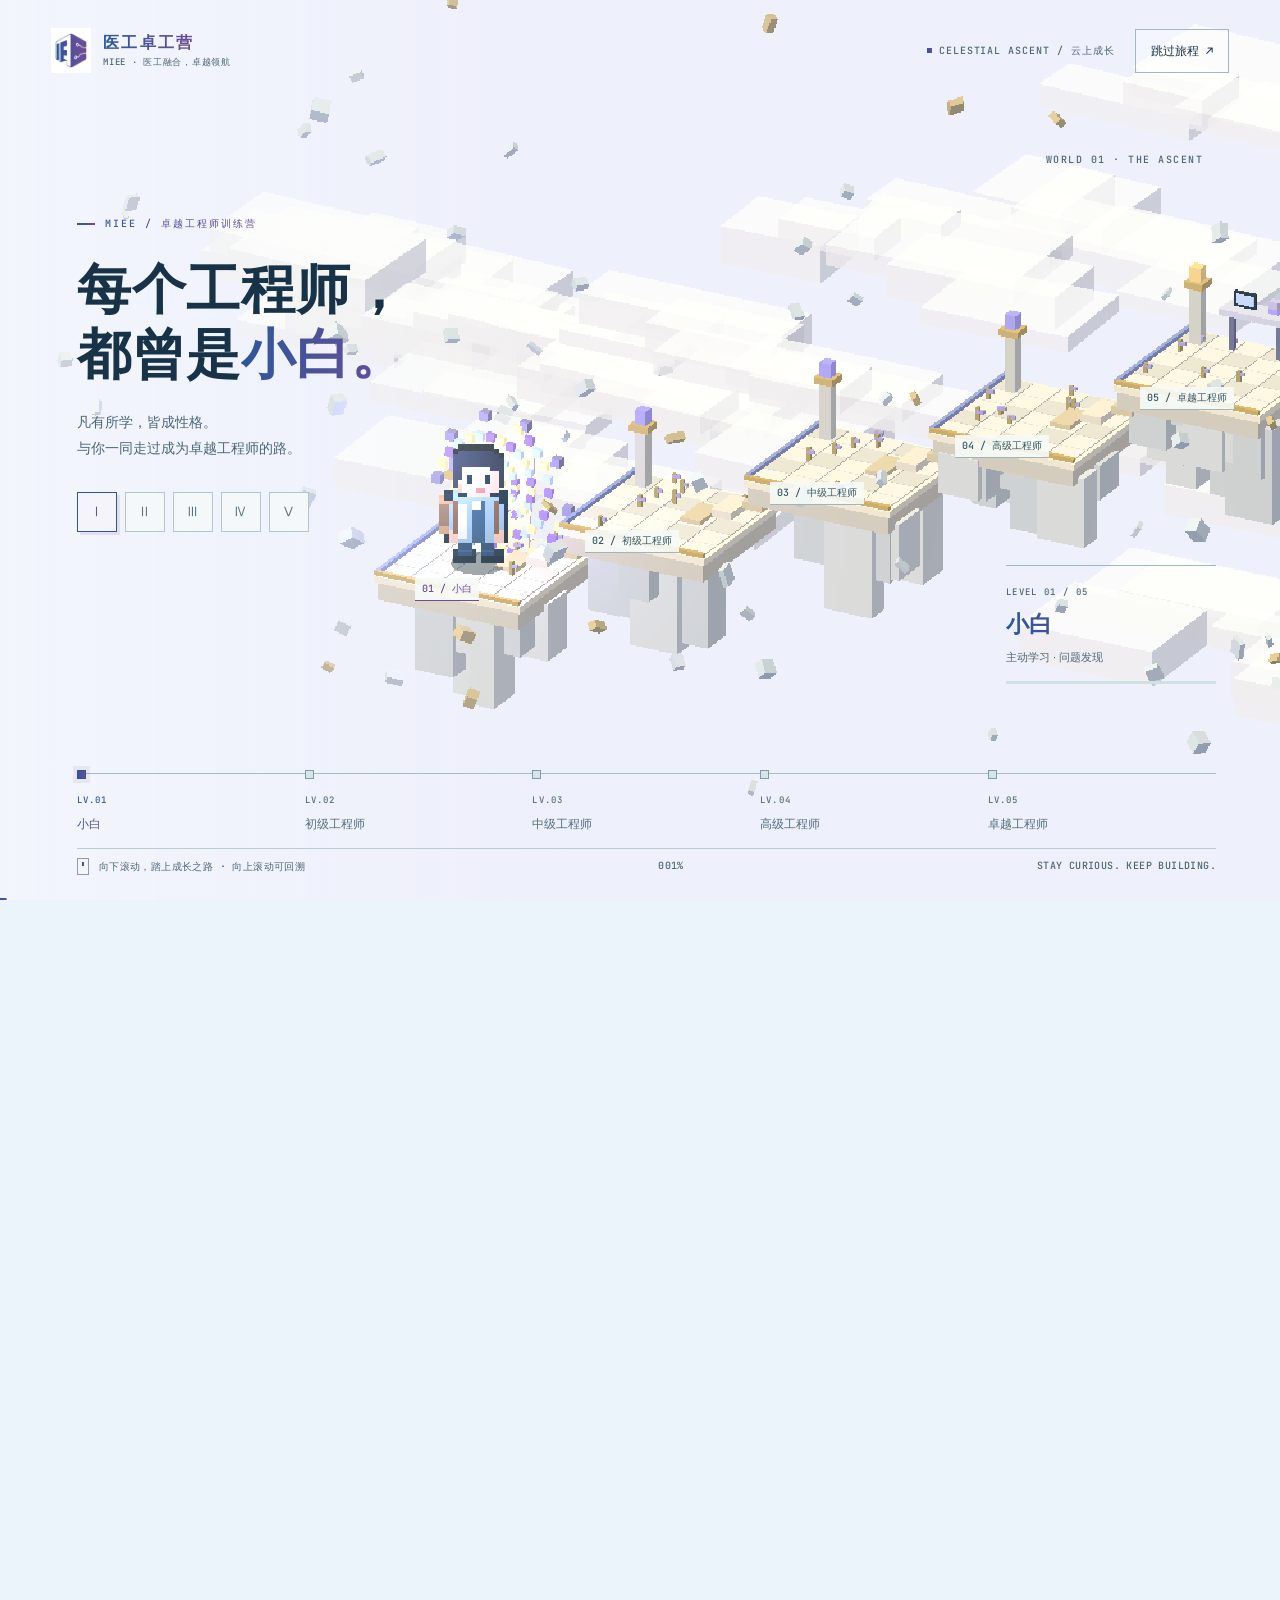
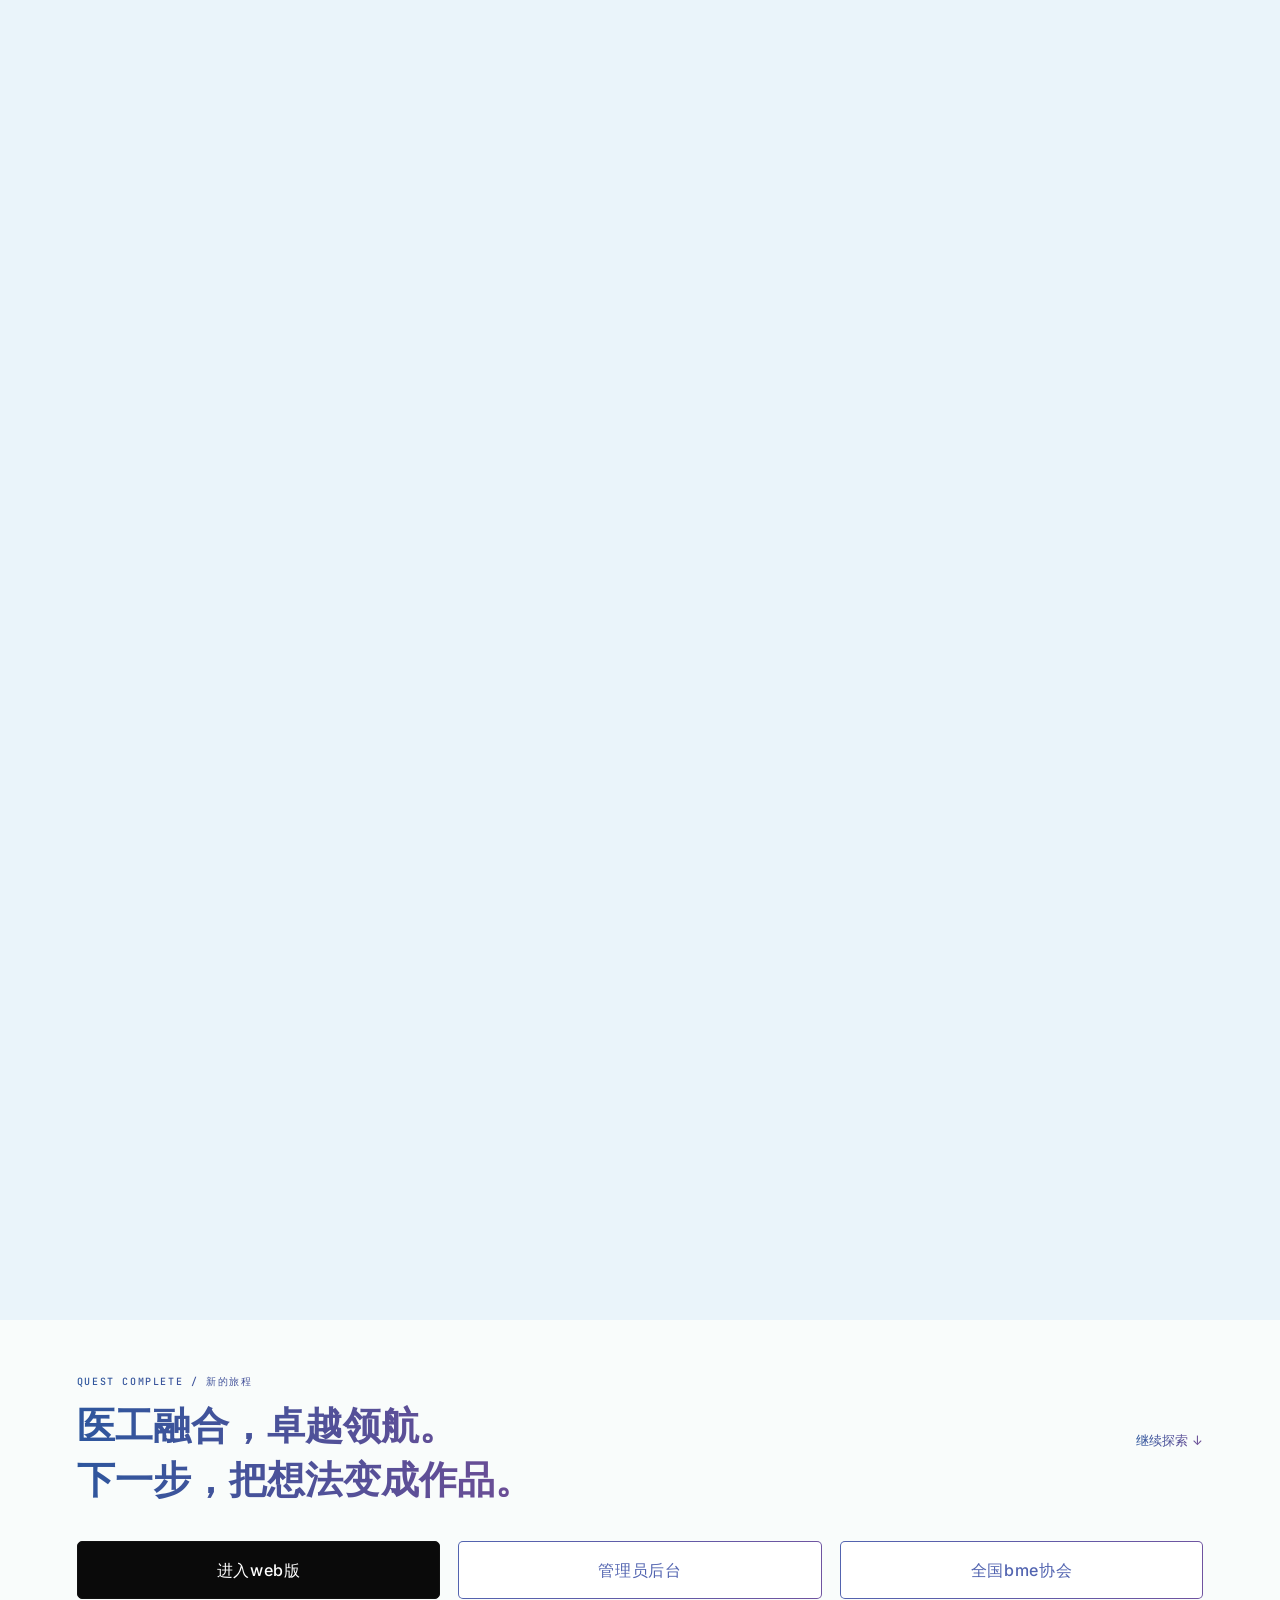
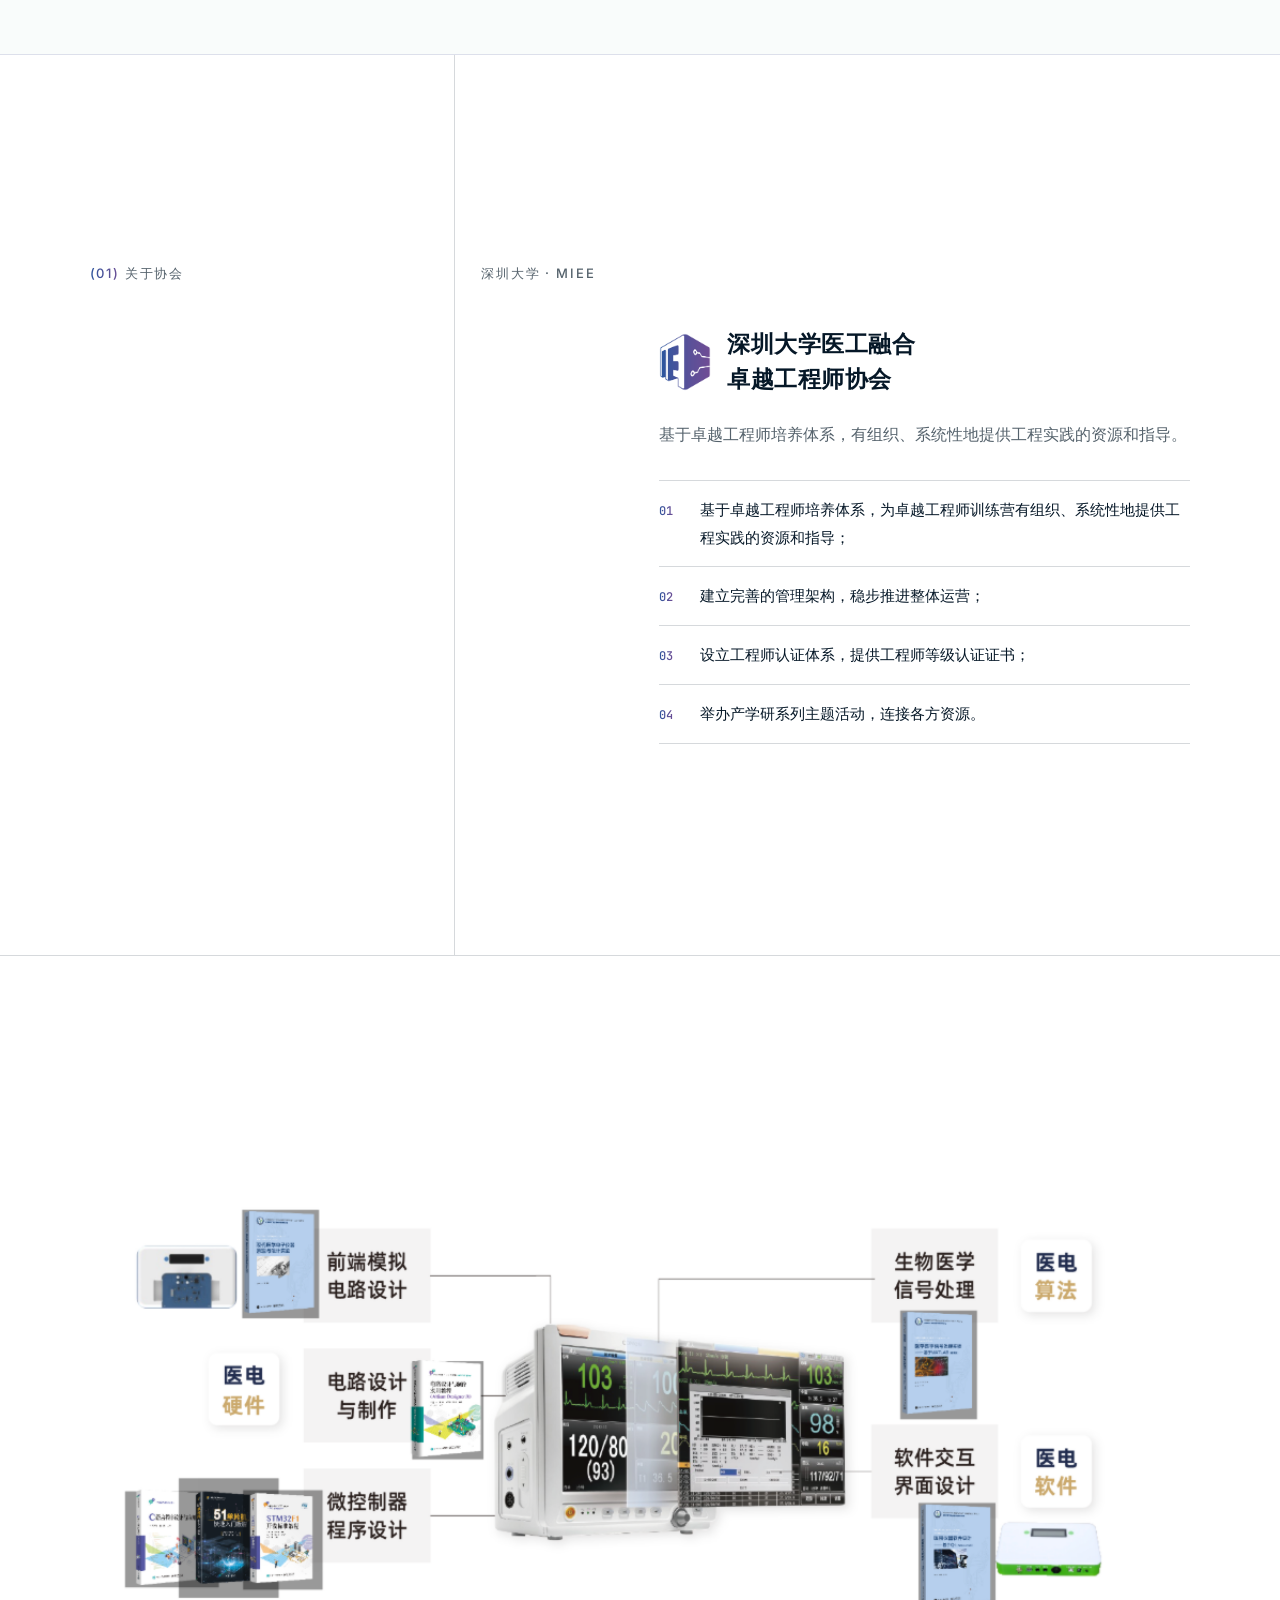
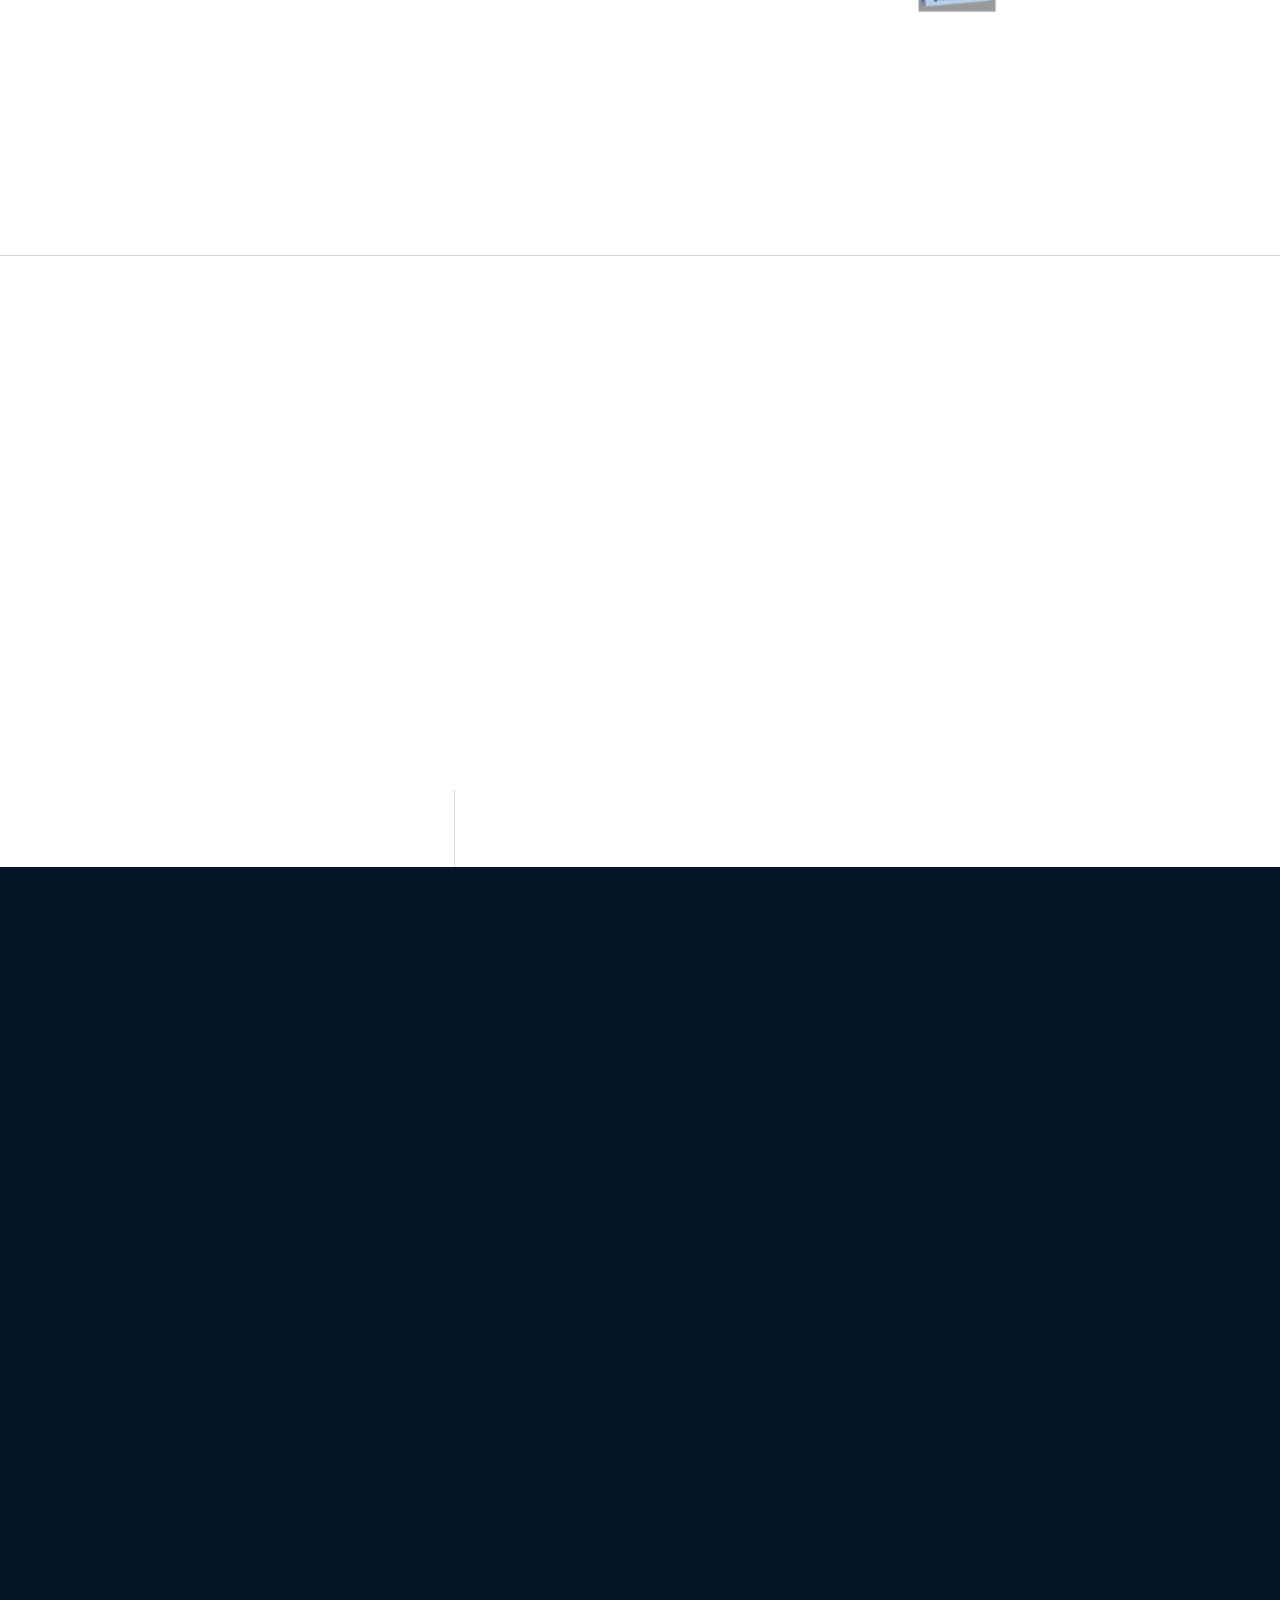
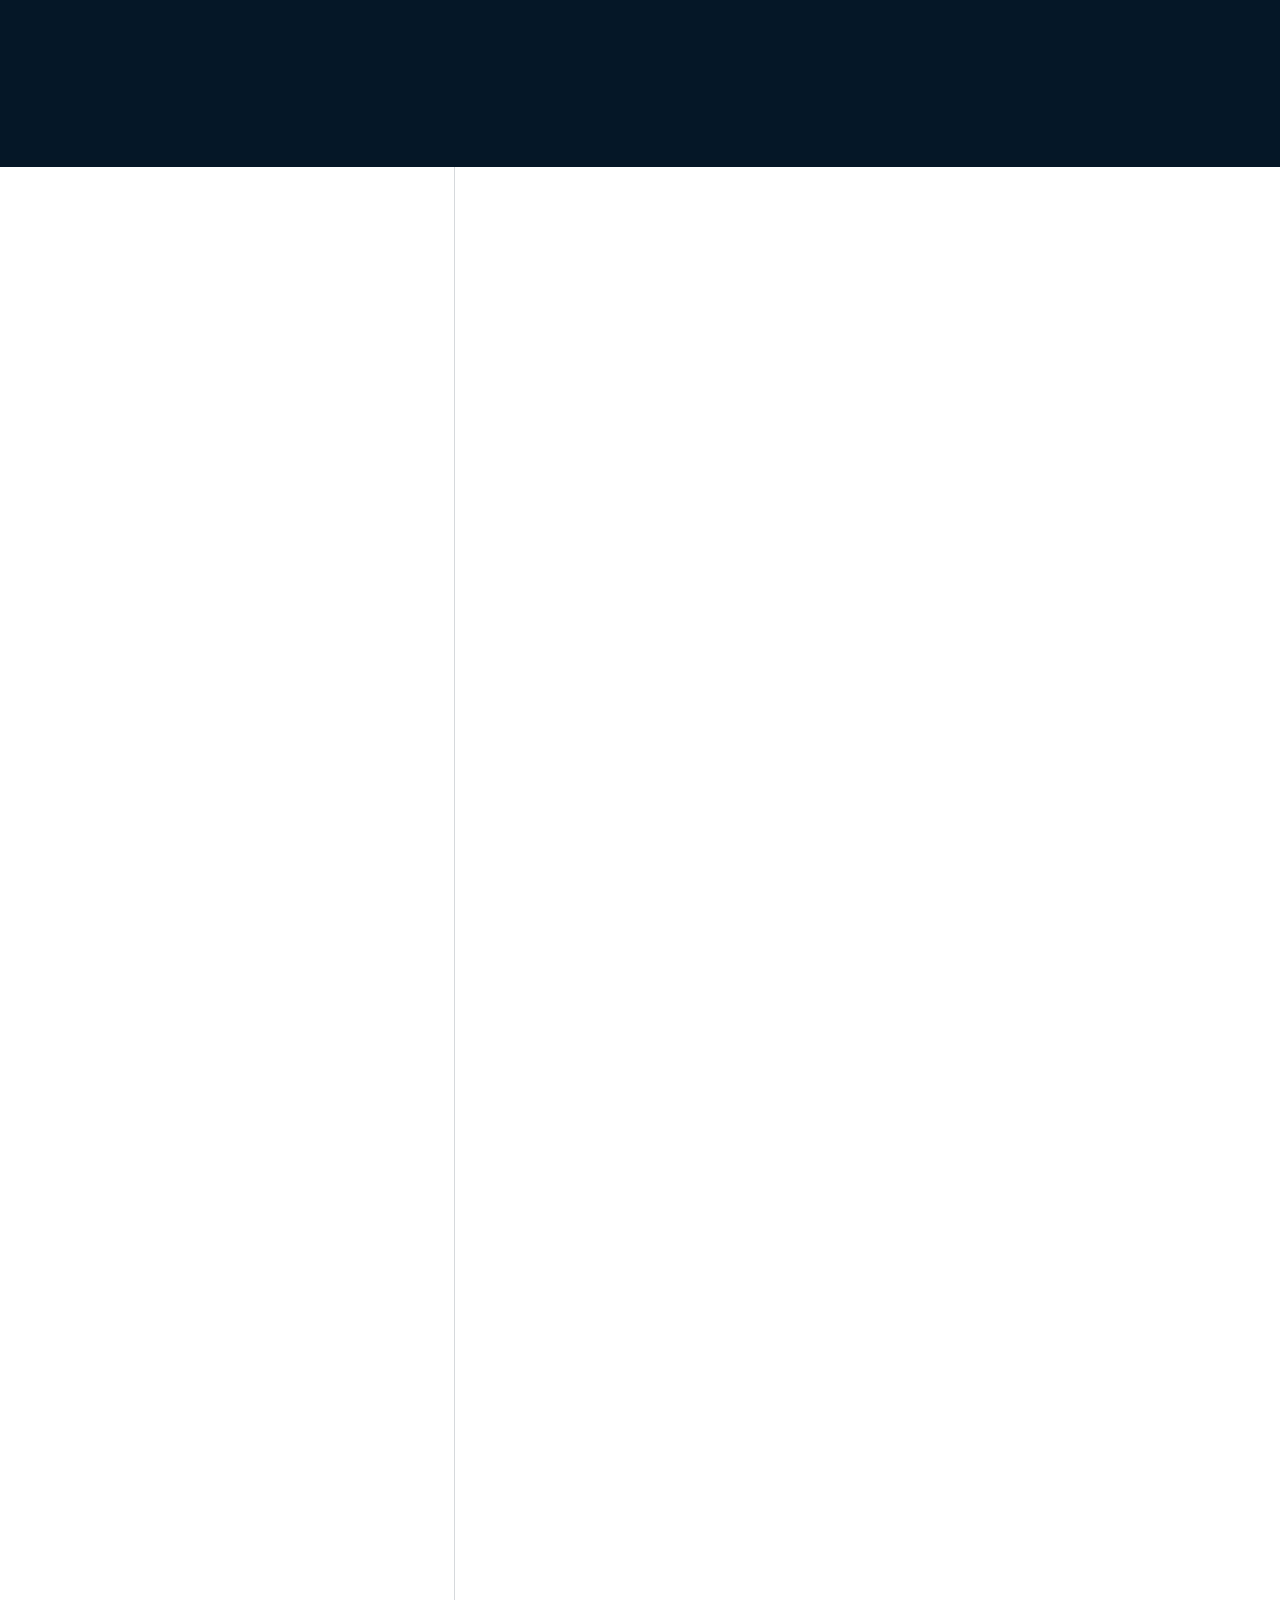
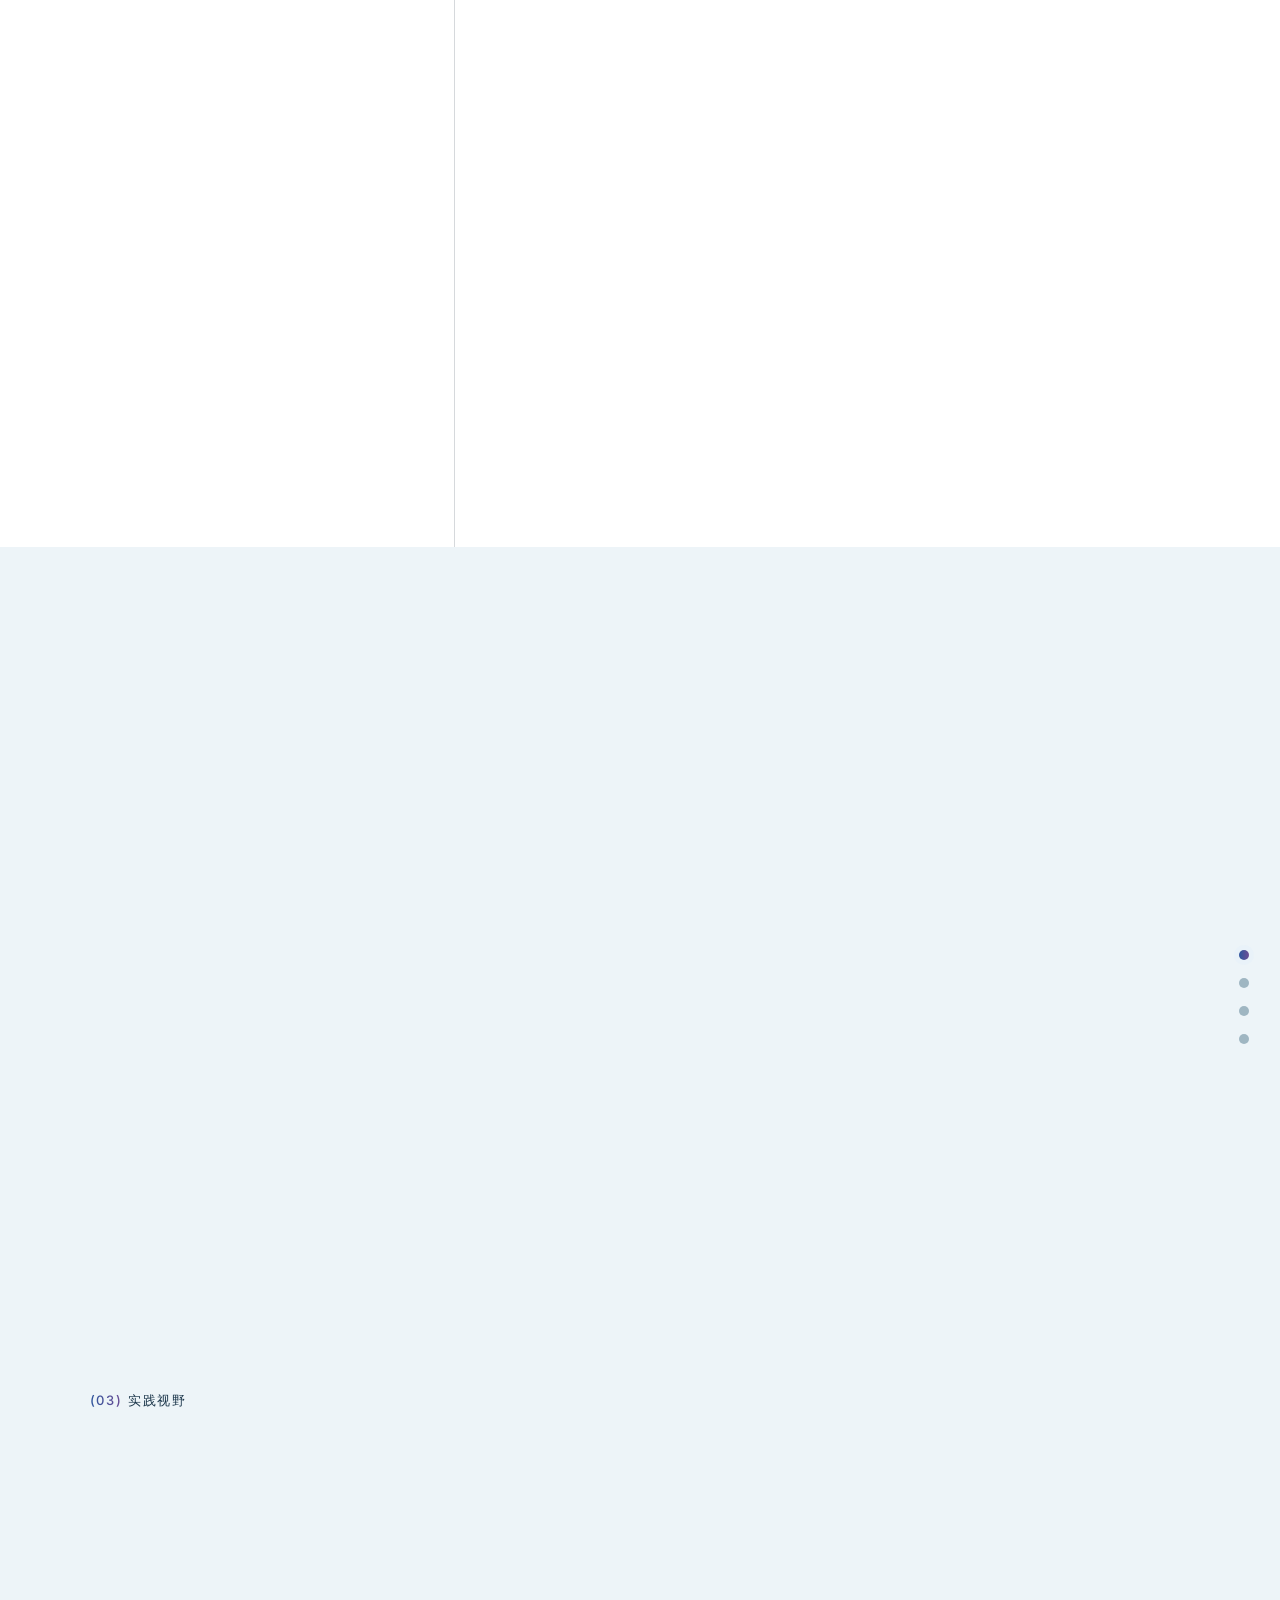
==== commit 9976c581: "修复 importmap 使用根绝对路径导致 three.js 404：改为 ./vendor 相对路径，恢复实践视野与首屏 3D" ====
--- a/index.html
+++ b/index.html
@@ -18,8 +18,8 @@
   <link rel="stylesheet" href="about.css">
   <script type="importmap">
     { "imports": {
-      "three": "/vendor/three/build/three.module.js",
-      "three/addons/": "/vendor/three/examples/jsm/"
+      "three": "./vendor/three/build/three.module.js",
+      "three/addons/": "./vendor/three/examples/jsm/"
     } }
   </script>
 <link rel="stylesheet" href="assets/fonts/jetbrains-mono.css">
